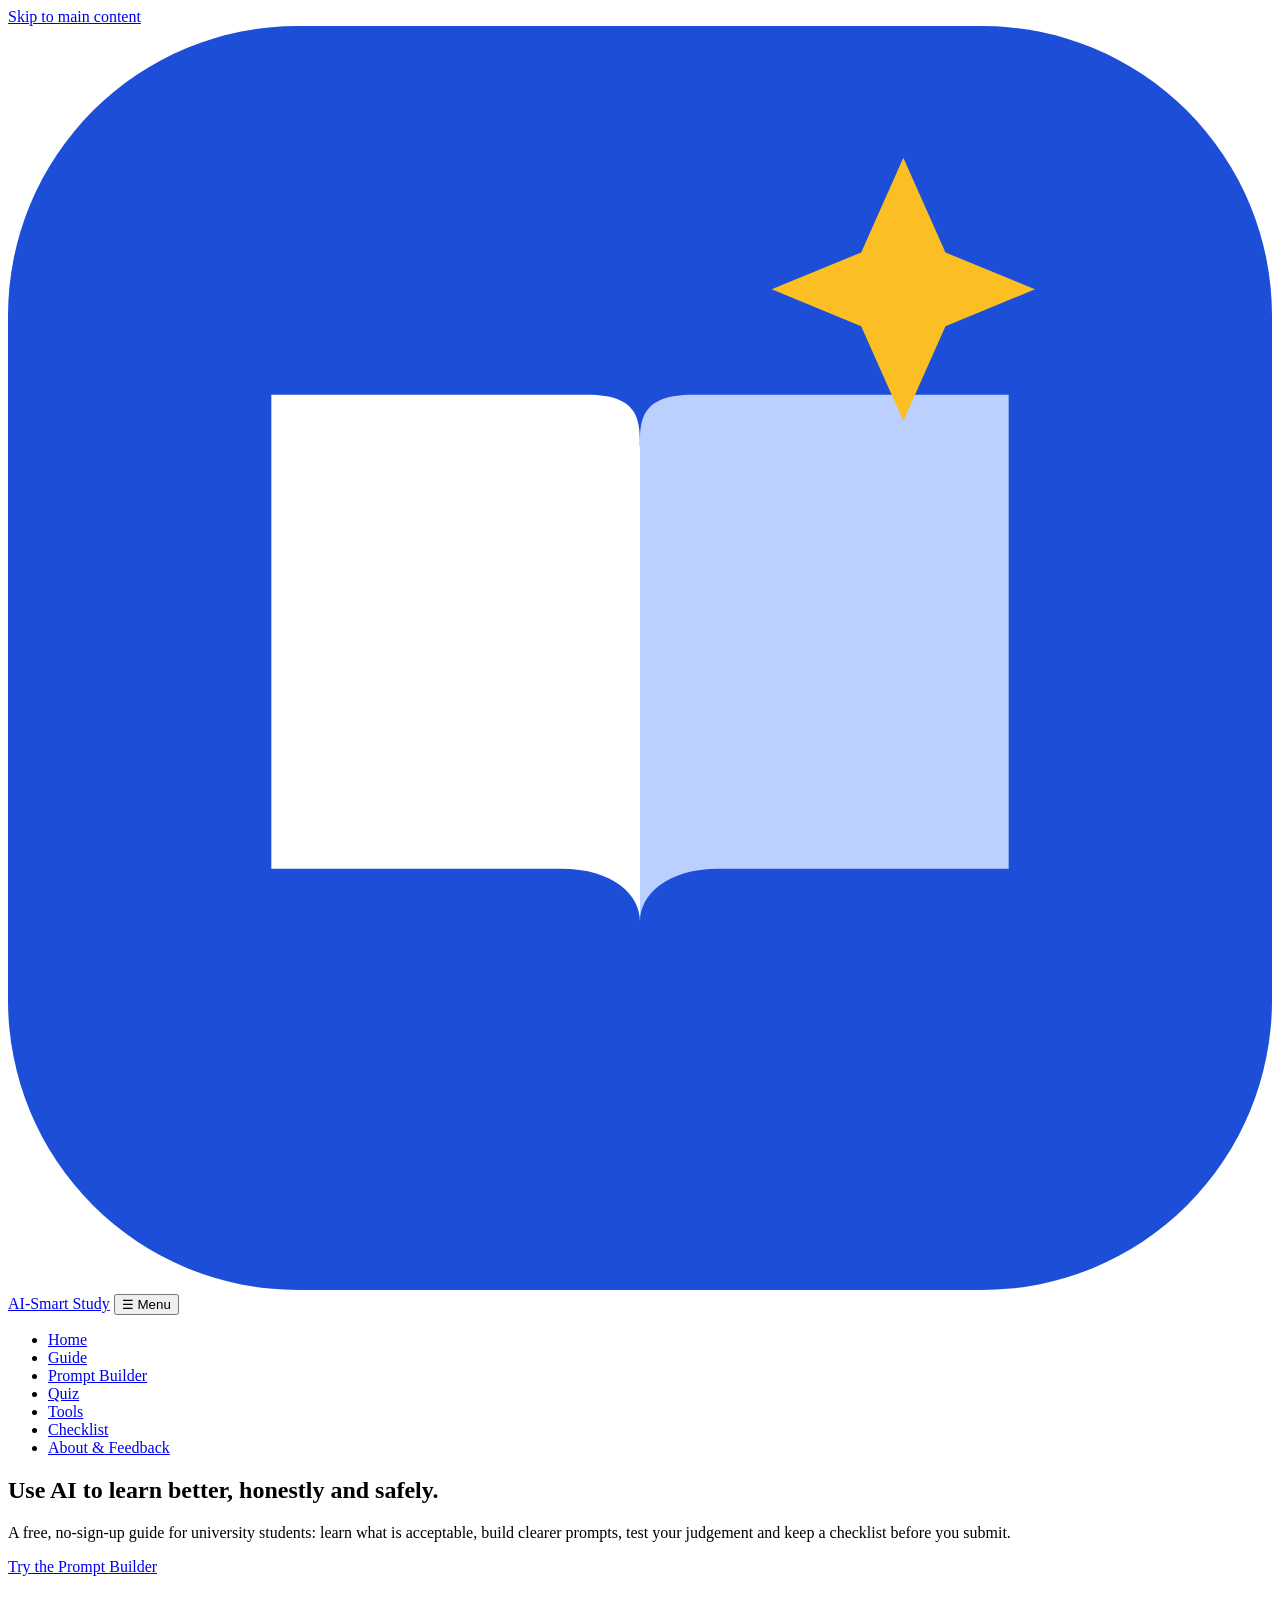
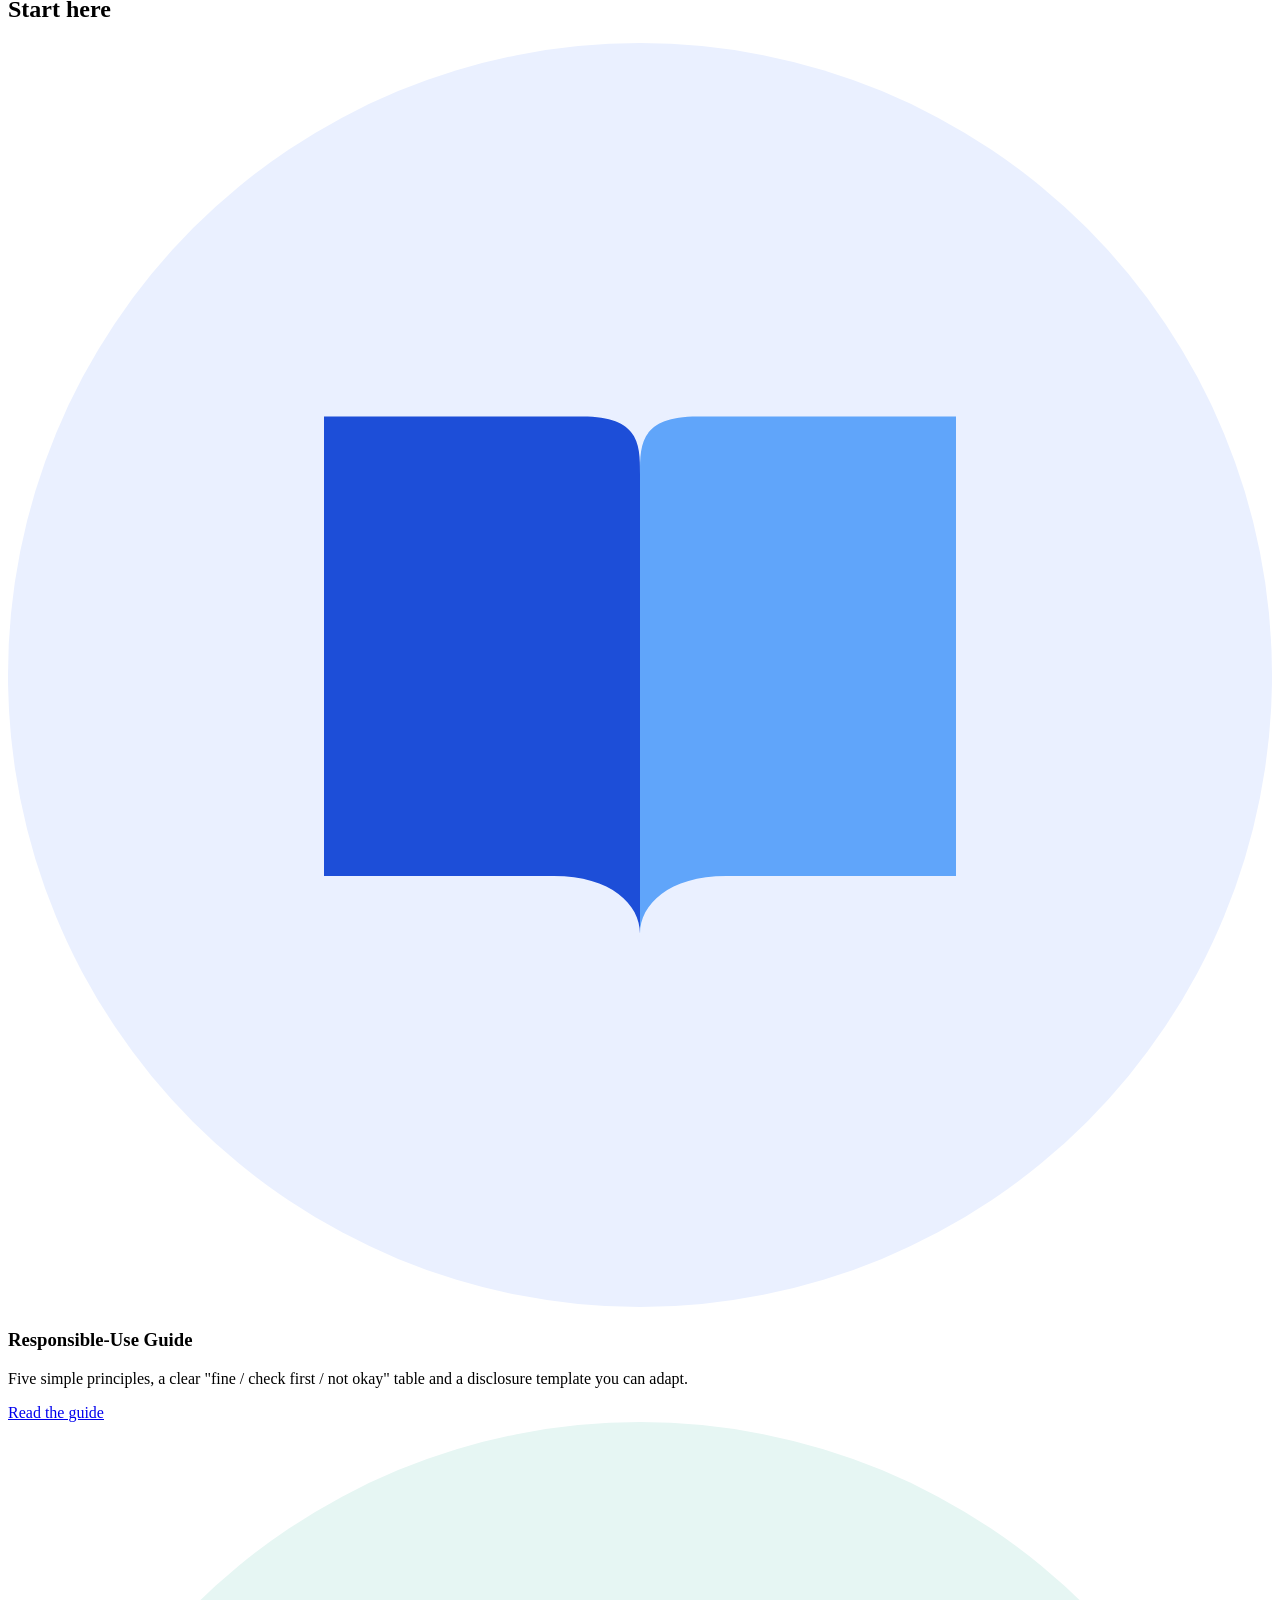
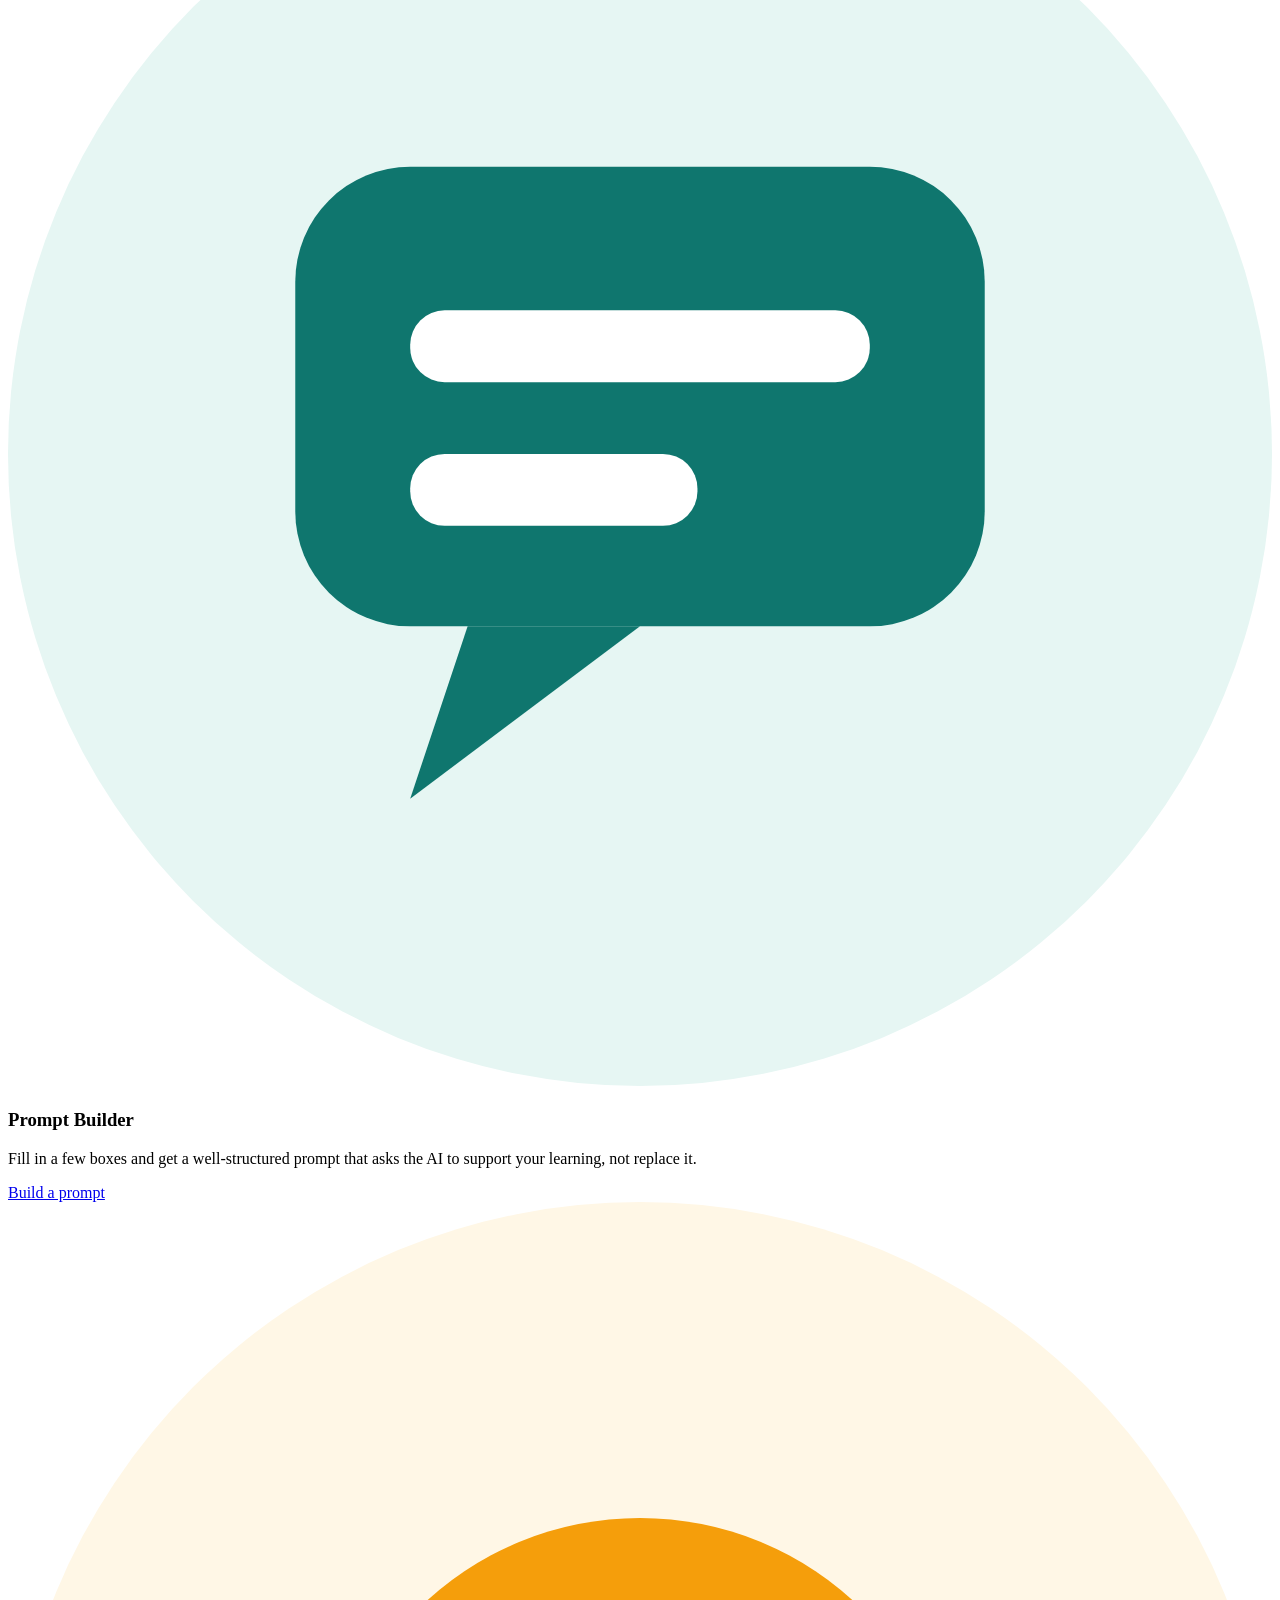
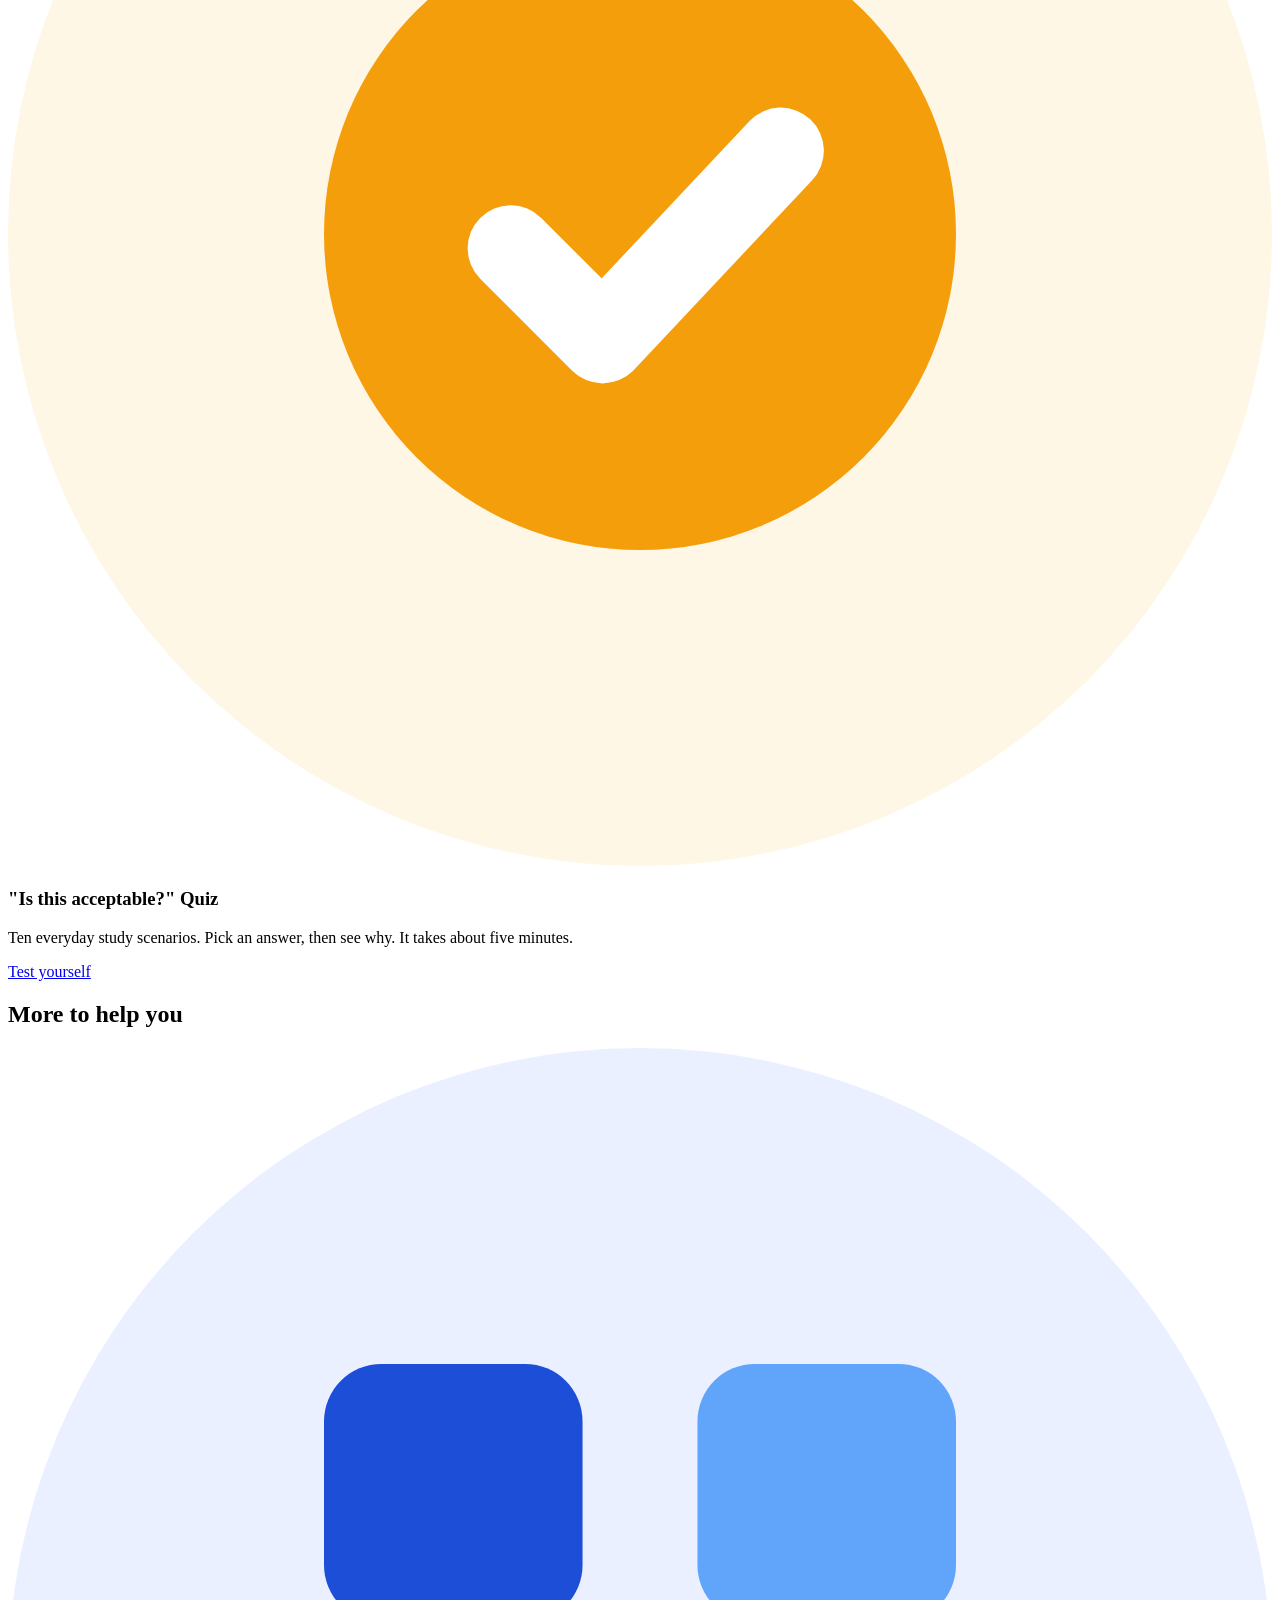
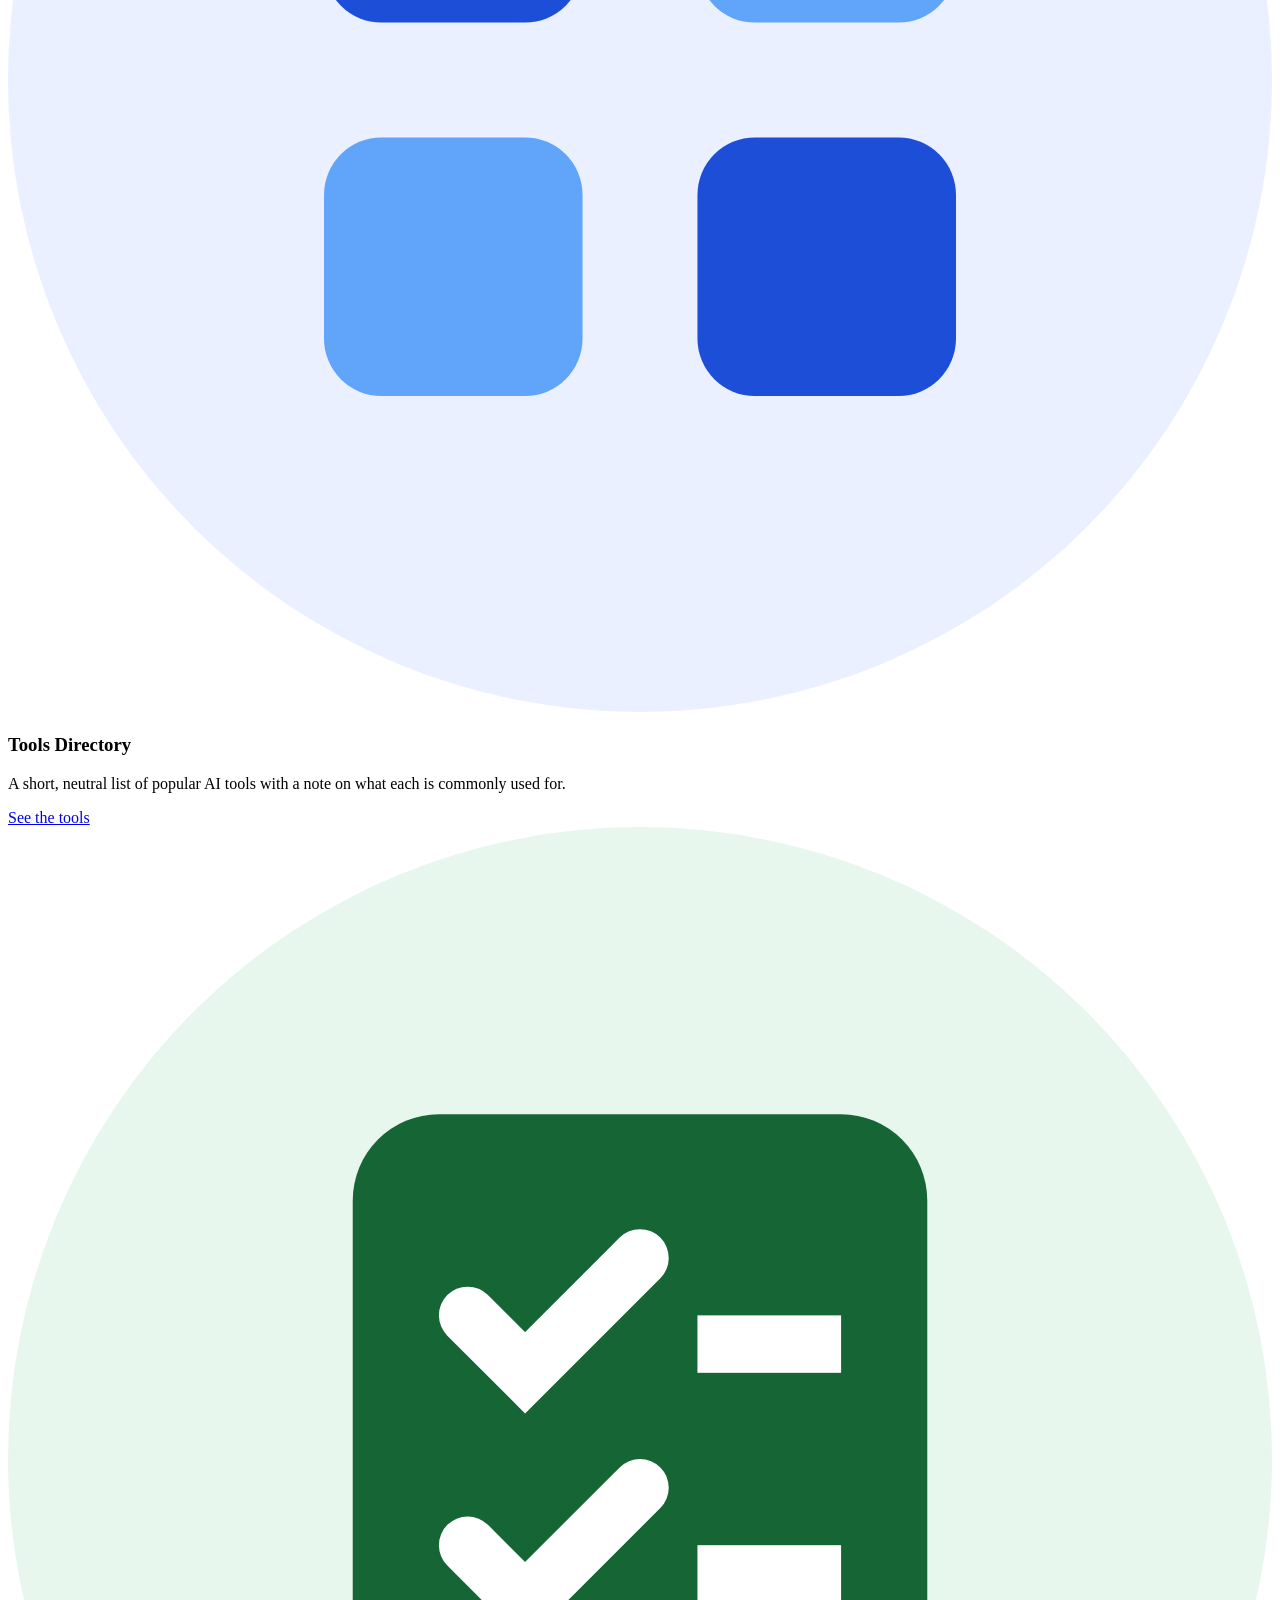
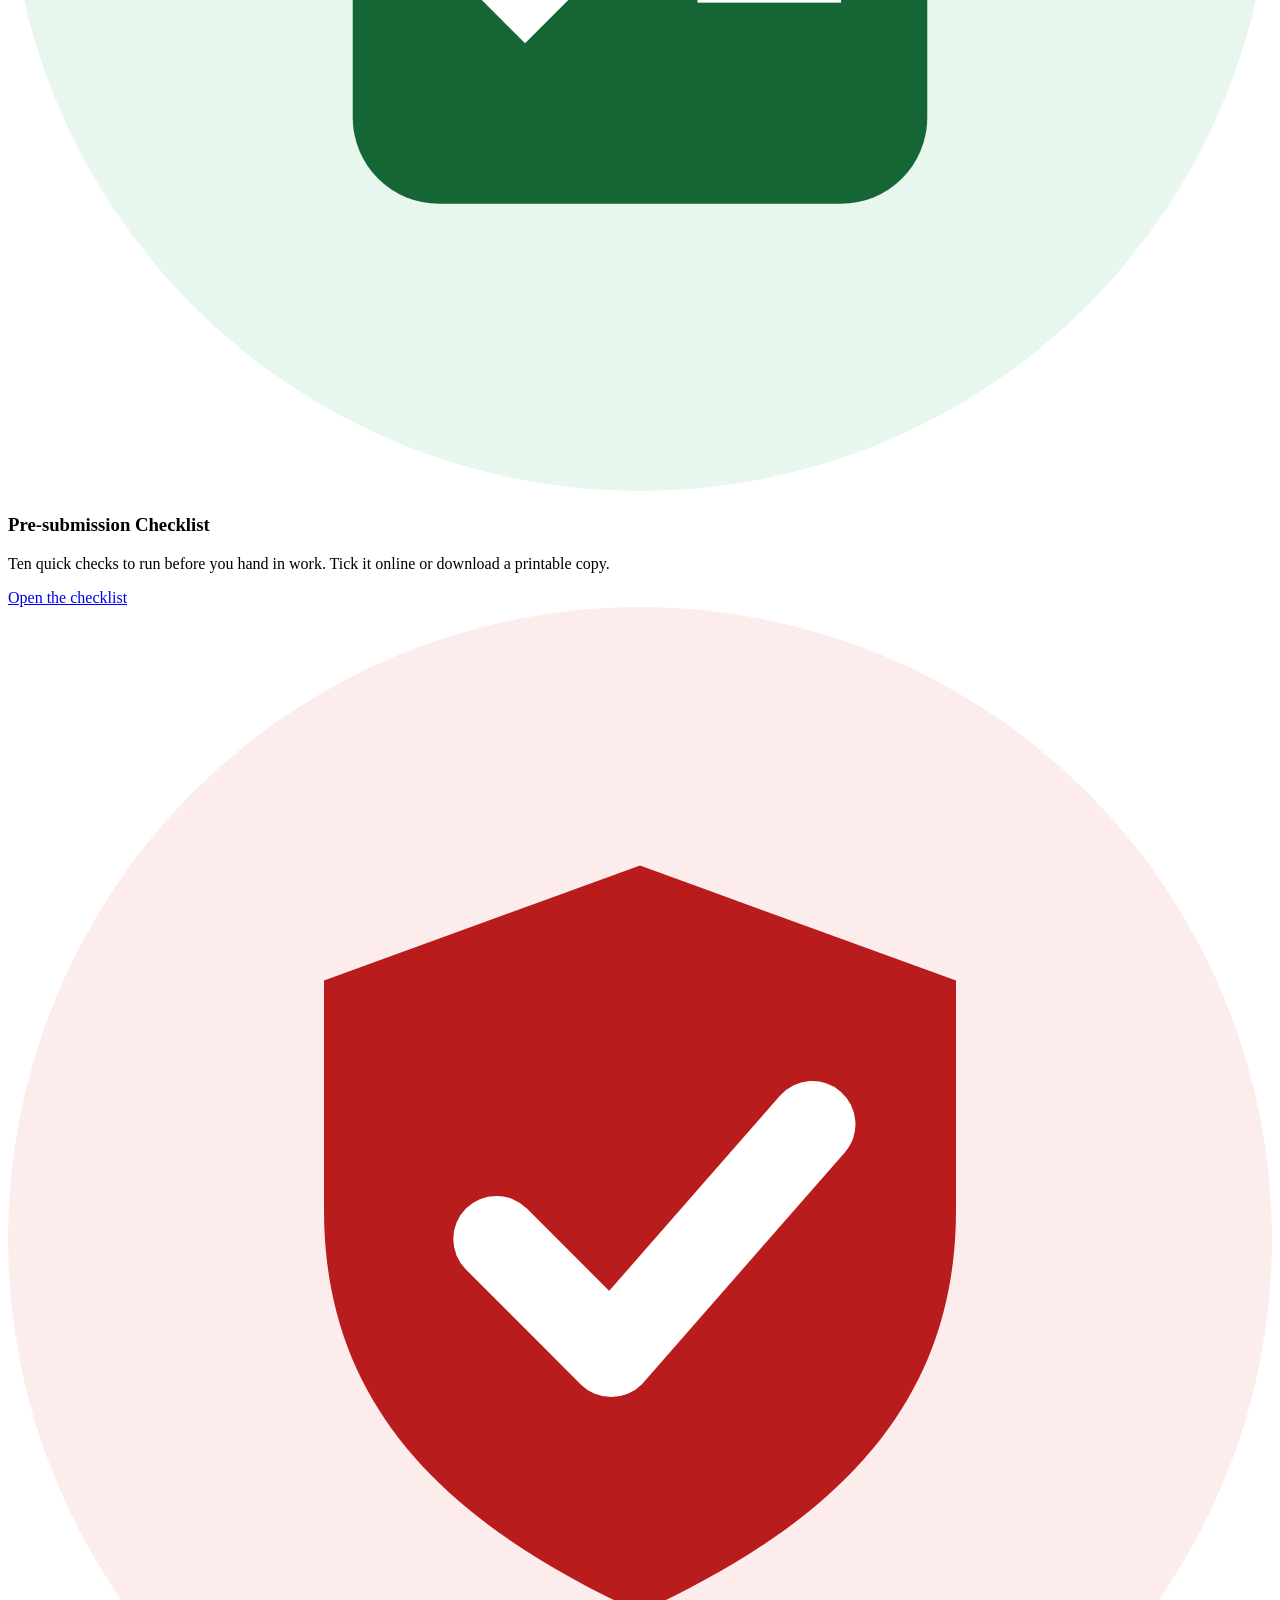
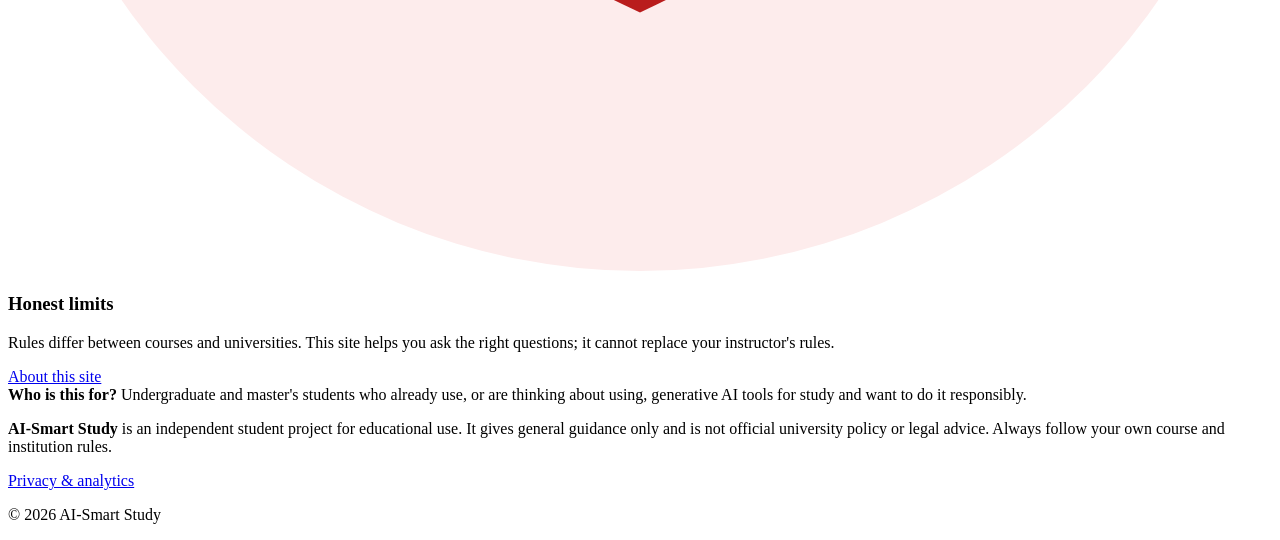
==== index.html @ 338aa1ee "Add files via upload" ====
<!DOCTYPE html>
<html lang="en">
<head>
<meta charset="utf-8">
<meta name="viewport" content="width=device-width, initial-scale=1">
<title>AI-Smart Study | Responsible generative-AI guide for university students</title>
<meta name="description" content="A free guide, prompt builder, quiz and checklist to help university students use generative AI responsibly.">
<link rel="icon" href="assets/favicon.svg" type="image/svg+xml">
<link rel="stylesheet" href="css/style.css">
<script src="js/config.js" defer></script>
<script src="js/ga.js" defer></script>
<script src="js/main.js" defer></script>
</head>
<body>
<a class="skip-link" href="#main">Skip to main content</a>
<header class="site-header">
  <div class="container header-inner">
    <a class="brand" href="index.html" aria-label="AI-Smart Study home"><svg viewBox="0 0 48 48" aria-hidden="true" focusable="false"><rect width="48" height="48" rx="11" fill="#1d4ed8"/><path d="M10 14h12c2 0 2 1 2 2v18c0-1-1-2-3-2H10z" fill="#fff"/><path d="M38 14H26c-2 0-2 1-2 2v18c0-1 1-2 3-2h11z" fill="#bcd0ff"/><path d="M34 5l1.6 3.6L39 10l-3.4 1.4L34 15l-1.6-3.6L29 10l3.4-1.4z" fill="#fbbf24"/></svg><span>AI-Smart Study</span></a>
    <button class="nav-toggle" id="nav-toggle" type="button" aria-expanded="false" aria-controls="site-nav">&#9776; Menu</button>
    <nav id="site-nav" class="site-nav" aria-label="Main navigation"><ul><li><a href="index.html" aria-current="page">Home</a></li><li><a href="guide.html">Guide</a></li><li><a href="prompt-builder.html">Prompt Builder</a></li><li><a href="quiz.html">Quiz</a></li><li><a href="tools.html">Tools</a></li><li><a href="checklist.html">Checklist</a></li><li><a href="about.html">About &amp; Feedback</a></li></ul></nav>
  </div>
</header>
<main id="main">
<section class="hero"><div class="container">
<h1>Use AI to learn better, honestly and safely.</h1>
<p>A free, no-sign-up guide for university students: learn what is acceptable, build clearer prompts, test your judgement and keep a checklist before you submit.</p>
<div class="btn-row"><a class="btn btn-light" href="prompt-builder.html">Try the Prompt Builder</a><a class="btn btn-outline" style="color:#fff;border-color:#fff" href="quiz.html">Take the quiz</a></div>
</div></section>
<section class="section"><div class="container">
<h2>Start here</h2>
<div class="grid grid-3">
<article class="card"><svg class="icon" viewBox="0 0 44 44" aria-hidden="true"><circle cx="22" cy="22" r="22" fill="#eaf0ff"/><path d="M11 13h9c2 0 2 1 2 2v16c0-1-1-2-3-2h-8z" fill="#1d4ed8"/><path d="M33 13h-9c-2 0-2 1-2 2v16c0-1 1-2 3-2h8z" fill="#60a5fa"/></svg><h3>Responsible-Use Guide</h3><p>Five simple principles, a clear "fine / check first / not okay" table and a disclosure template you can adapt.</p><a href="guide.html">Read the guide</a></article>
<article class="card"><svg class="icon" viewBox="0 0 44 44" aria-hidden="true"><circle cx="22" cy="22" r="22" fill="#e6f6f3"/><rect x="10" y="12" width="24" height="16" rx="4" fill="#0f766e"/><path d="M16 28l-2 6 8-6z" fill="#0f766e"/><rect x="14" y="17" width="16" height="2.5" rx="1.2" fill="#fff"/><rect x="14" y="22" width="10" height="2.5" rx="1.2" fill="#fff"/></svg><h3>Prompt Builder</h3><p>Fill in a few boxes and get a well-structured prompt that asks the AI to support your learning, not replace it.</p><a href="prompt-builder.html">Build a prompt</a></article>
<article class="card"><svg class="icon" viewBox="0 0 44 44" aria-hidden="true"><circle cx="22" cy="22" r="22" fill="#fff7e6"/><circle cx="22" cy="22" r="11" fill="#f59e0b"/><path d="M17.5 22.5l3.2 3.2 6.2-6.6" stroke="#fff" stroke-width="3" fill="none" stroke-linecap="round" stroke-linejoin="round"/></svg><h3>"Is this acceptable?" Quiz</h3><p>Ten everyday study scenarios. Pick an answer, then see why. It takes about five minutes.</p><a href="quiz.html">Test yourself</a></article>
</div>
</div></section>

<section class="section"><div class="container">
<h2>More to help you</h2>
<div class="grid grid-3">
<article class="card"><svg class="icon" viewBox="0 0 44 44" aria-hidden="true"><circle cx="22" cy="22" r="22" fill="#eaf0ff"/><rect x="11" y="11" width="9" height="9" rx="2" fill="#1d4ed8"/><rect x="24" y="11" width="9" height="9" rx="2" fill="#60a5fa"/><rect x="11" y="24" width="9" height="9" rx="2" fill="#60a5fa"/><rect x="24" y="24" width="9" height="9" rx="2" fill="#1d4ed8"/></svg><h3>Tools Directory</h3><p>A short, neutral list of popular AI tools with a note on what each is commonly used for.</p><a href="tools.html">See the tools</a></article>
<article class="card"><svg class="icon" viewBox="0 0 44 44" aria-hidden="true"><circle cx="22" cy="22" r="22" fill="#e8f7ee"/><rect x="12" y="10" width="20" height="24" rx="3" fill="#166534"/><path d="M16 17l2 2 4-4M16 25l2 2 4-4" stroke="#fff" stroke-width="2" fill="none" stroke-linecap="round"/><rect x="24" y="17" width="5" height="2" fill="#fff"/><rect x="24" y="25" width="5" height="2" fill="#fff"/></svg><h3>Pre-submission Checklist</h3><p>Ten quick checks to run before you hand in work. Tick it online or download a printable copy.</p><a href="checklist.html">Open the checklist</a></article>
<article class="card"><svg class="icon" viewBox="0 0 44 44" aria-hidden="true"><circle cx="22" cy="22" r="22" fill="#fdecec"/><path d="M22 9l11 4v8c0 7-4.5 11-11 14-6.5-3-11-7-11-14v-8z" fill="#b91c1c"/><path d="M17 22l4 4 7-8" stroke="#fff" stroke-width="3" fill="none" stroke-linecap="round" stroke-linejoin="round"/></svg><h3>Honest limits</h3><p>Rules differ between courses and universities. This site helps you ask the right questions; it cannot replace your instructor's rules.</p><a href="about.html">About this site</a></article>
</div>
<div class="notice"><strong>Who is this for?</strong> Undergraduate and master's students who already use, or are thinking about using, generative AI tools for study and want to do it responsibly.</div>
</div></section>
</main>
<footer class="site-footer">
  <div class="container footer-grid">
    <div>
      <p><strong>AI-Smart Study</strong> is an independent student project for educational use. It gives general guidance only and is not official university policy or legal advice. Always follow your own course and institution rules.</p>
    </div>
    <div>
      <p><a href="about.html#privacy">Privacy &amp; analytics</a><br>
      <button type="button" class="linklike" id="analytics-settings" hidden>Analytics settings</button></p>
      <p>&copy; <span id="year">2026</span> AI-Smart Study</p>
    </div>
  </div>
</footer>
</body>
</html>
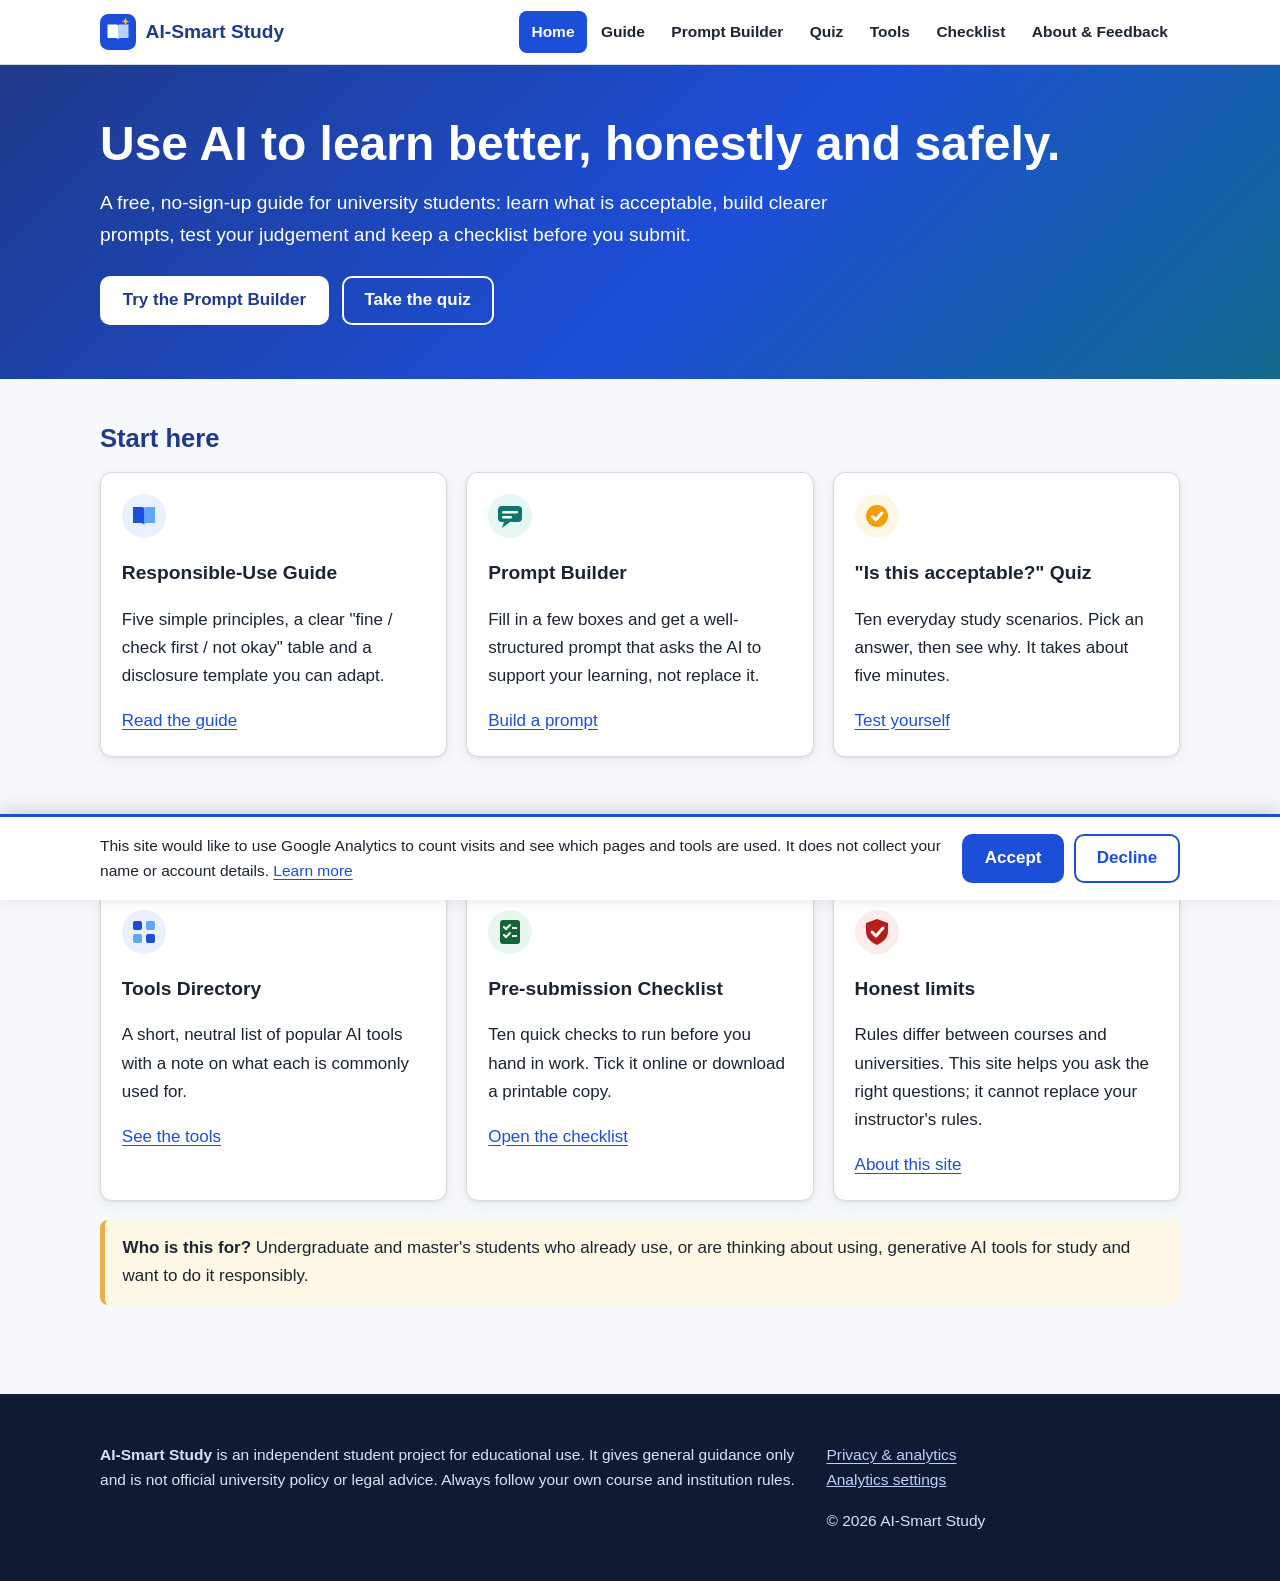
==== commit 4f2a1845: "Update index.html" ====
--- a/index.html
+++ b/index.html
@@ -6,10 +6,10 @@
 <title>AI-Smart Study | Responsible generative-AI guide for university students</title>
 <meta name="description" content="A free guide, prompt builder, quiz and checklist to help university students use generative AI responsibly.">
 <link rel="icon" href="assets/favicon.svg" type="image/svg+xml">
-<link rel="stylesheet" href="css/style.css">
-<script src="js/config.js" defer></script>
-<script src="js/ga.js" defer></script>
-<script src="js/main.js" defer></script>
+<link rel="stylesheet" href="style.css">
+<script src="config.js" defer></script>
+<script src="ga.js" defer></script>
+<script src="main.js" defer></script>
 </head>
 <body>
 <a class="skip-link" href="#main">Skip to main content</a>
--- a/style.css
+++ b/style.css
@@ -0,0 +1,328 @@
+/* ==========================================================
+   AI-Smart Study - main stylesheet
+   Mobile-first, system fonts (no external font requests),
+   high-contrast colours, visible focus states.
+   ========================================================== */
+
+:root {
+  --bg: #f6f8fb;
+  --surface: #ffffff;
+  --text: #1b2433;
+  --muted: #4a5568;
+  --primary: #1d4ed8;
+  --primary-dark: #1e3a8a;
+  --accent: #0f766e;
+  --border: #d5dbe5;
+  --soft-blue: #eaf0ff;
+  --soft-green: #e6f6f3;
+  --warn-bg: #fff7e6;
+  --warn-border: #e8b04a;
+  --ok: #166534;
+  --ok-bg: #e8f7ee;
+  --bad: #b91c1c;
+  --bad-bg: #fdecec;
+  --radius: 12px;
+  --shadow: 0 1px 3px rgba(20, 30, 50, 0.08), 0 4px 14px rgba(20, 30, 50, 0.06);
+  --font: "Segoe UI", Roboto, "Helvetica Neue", Arial, sans-serif;
+}
+
+*, *::before, *::after { box-sizing: border-box; }
+
+html { scroll-behavior: smooth; }
+
+body {
+  margin: 0;
+  font-family: var(--font);
+  font-size: 1.0625rem;
+  line-height: 1.65;
+  color: var(--text);
+  background: var(--bg);
+}
+
+img, svg { max-width: 100%; height: auto; }
+
+a { color: var(--primary); text-underline-offset: 3px; }
+a:hover { color: var(--primary-dark); }
+
+:focus-visible {
+  outline: 3px solid #f59e0b;
+  outline-offset: 2px;
+  border-radius: 4px;
+}
+
+.skip-link {
+  position: absolute;
+  left: -999px;
+  top: 8px;
+  background: var(--primary-dark);
+  color: #fff;
+  padding: 0.6rem 1rem;
+  border-radius: 6px;
+  z-index: 1000;
+}
+.skip-link:focus { left: 8px; color: #fff; }
+
+.container { width: min(1080px, 100% - 2rem); margin-inline: auto; }
+
+/* ---------- Header / navigation ---------- */
+.site-header {
+  background: var(--surface);
+  border-bottom: 1px solid var(--border);
+  position: sticky;
+  top: 0;
+  z-index: 50;
+}
+.header-inner {
+  display: flex;
+  align-items: center;
+  justify-content: space-between;
+  gap: 1rem;
+  padding: 0.7rem 0;
+}
+.brand {
+  display: flex;
+  align-items: center;
+  gap: 0.6rem;
+  font-weight: 700;
+  font-size: 1.2rem;
+  color: var(--primary-dark);
+  text-decoration: none;
+}
+.brand svg { width: 36px; height: 36px; flex: none; }
+
+.nav-toggle {
+  display: inline-flex;
+  align-items: center;
+  gap: 0.4rem;
+  background: var(--surface);
+  border: 1px solid var(--border);
+  border-radius: 8px;
+  padding: 0.5rem 0.8rem;
+  font: inherit;
+  font-weight: 600;
+  color: var(--text);
+  cursor: pointer;
+}
+
+.site-nav { display: none; width: 100%; }
+.site-nav.open { display: block; }
+.site-nav ul { list-style: none; margin: 0; padding: 0.4rem 0 0.8rem; }
+.site-nav a {
+  display: block;
+  padding: 0.65rem 0.8rem;
+  border-radius: 8px;
+  text-decoration: none;
+  color: var(--text);
+  font-weight: 600;
+}
+.site-nav a:hover { background: var(--soft-blue); }
+.site-nav a[aria-current="page"] { background: var(--primary); color: #fff; }
+
+.header-inner { flex-wrap: wrap; }
+
+@media (min-width: 900px) {
+  .nav-toggle { display: none; }
+  .site-nav { display: block; width: auto; }
+  .site-nav ul { display: flex; gap: 0.15rem; padding: 0; }
+  .site-nav a { padding: 0.5rem 0.75rem; font-size: 0.97rem; }
+}
+
+/* ---------- Hero ---------- */
+.hero {
+  background: linear-gradient(135deg, #1e3a8a 0%, #1d4ed8 55%, #0f766e 120%);
+  color: #fff;
+  padding: 3.2rem 0 3.4rem;
+}
+.hero h1 { font-size: clamp(1.9rem, 5vw, 3rem); line-height: 1.15; margin: 0 0 1rem; }
+.hero p { font-size: 1.2rem; max-width: 46rem; margin: 0 0 1.6rem; }
+.hero .btn-row { display: flex; flex-wrap: wrap; gap: 0.8rem; }
+
+.page-title {
+  background: var(--soft-blue);
+  border-bottom: 1px solid var(--border);
+  padding: 2rem 0 1.6rem;
+}
+.page-title h1 { margin: 0 0 0.4rem; font-size: clamp(1.7rem, 4vw, 2.3rem); color: var(--primary-dark); }
+.page-title p { margin: 0; color: var(--muted); max-width: 46rem; }
+
+/* ---------- Buttons ---------- */
+.btn {
+  display: inline-block;
+  padding: 0.75rem 1.3rem;
+  border-radius: 10px;
+  border: 2px solid transparent;
+  font: inherit;
+  font-weight: 700;
+  text-decoration: none;
+  cursor: pointer;
+  line-height: 1.2;
+}
+.btn-primary { background: var(--primary); color: #fff; }
+.btn-primary:hover { background: var(--primary-dark); color: #fff; }
+.btn-light { background: #fff; color: var(--primary-dark); }
+.btn-light:hover { background: var(--soft-blue); color: var(--primary-dark); }
+.btn-outline { background: transparent; border-color: var(--primary); color: var(--primary); }
+.btn-outline:hover { background: var(--soft-blue); }
+.btn[disabled], .btn[aria-disabled="true"] { opacity: 0.55; cursor: not-allowed; }
+
+/* ---------- Layout blocks ---------- */
+main { display: block; }
+.section { padding: 2.4rem 0; }
+.section h2 { font-size: 1.6rem; margin: 0 0 0.8rem; color: var(--primary-dark); }
+.section h3 { font-size: 1.2rem; margin: 1.4rem 0 0.4rem; }
+
+.grid { display: grid; gap: 1.2rem; }
+@media (min-width: 700px) { .grid-3 { grid-template-columns: repeat(3, 1fr); } .grid-2 { grid-template-columns: repeat(2, 1fr); } }
+
+.card {
+  background: var(--surface);
+  border: 1px solid var(--border);
+  border-radius: var(--radius);
+  padding: 1.3rem;
+  box-shadow: var(--shadow);
+}
+.card h3 { margin-top: 0; }
+.card .icon { width: 44px; height: 44px; margin-bottom: 0.6rem; }
+.card p:last-child { margin-bottom: 0; }
+
+.notice {
+  background: var(--warn-bg);
+  border-left: 5px solid var(--warn-border);
+  border-radius: 8px;
+  padding: 0.9rem 1.1rem;
+  margin: 1.2rem 0;
+}
+.note-blue {
+  background: var(--soft-blue);
+  border-left: 5px solid var(--primary);
+  border-radius: 8px;
+  padding: 0.9rem 1.1rem;
+  margin: 1.2rem 0;
+}
+
+.toc { background: var(--surface); border: 1px solid var(--border); border-radius: var(--radius); padding: 1rem 1.3rem; }
+.toc ol { margin: 0.4rem 0 0; padding-left: 1.3rem; }
+
+.table-wrap { overflow-x: auto; }
+table.data { width: 100%; border-collapse: collapse; background: var(--surface); }
+table.data th, table.data td { border: 1px solid var(--border); padding: 0.7rem 0.8rem; text-align: left; vertical-align: top; }
+table.data th { background: var(--soft-blue); }
+
+.tag {
+  display: inline-block;
+  font-size: 0.82rem;
+  font-weight: 700;
+  padding: 0.15rem 0.6rem;
+  border-radius: 99px;
+}
+.tag-ok { background: var(--ok-bg); color: var(--ok); }
+.tag-mid { background: var(--warn-bg); color: #8a5a00; border: 1px solid var(--warn-border); }
+.tag-no { background: var(--bad-bg); color: var(--bad); }
+
+blockquote.template {
+  margin: 0.8rem 0;
+  padding: 0.9rem 1.1rem;
+  background: var(--soft-green);
+  border-left: 5px solid var(--accent);
+  border-radius: 8px;
+  font-style: italic;
+}
+
+/* ---------- Forms ---------- */
+.form-grid { display: grid; gap: 1rem; }
+@media (min-width: 700px) { .form-grid.two { grid-template-columns: 1fr 1fr; } }
+label { display: block; font-weight: 700; margin-bottom: 0.25rem; }
+.hint { font-weight: 400; color: var(--muted); font-size: 0.93rem; }
+input[type="text"], select, textarea {
+  width: 100%;
+  font: inherit;
+  padding: 0.65rem 0.75rem;
+  border: 1.5px solid #8a94a6;
+  border-radius: 8px;
+  background: #fff;
+  color: var(--text);
+}
+textarea { min-height: 6rem; resize: vertical; }
+textarea.output { min-height: 15rem; background: #f3f6fb; font-family: Consolas, "Courier New", monospace; font-size: 0.97rem; }
+
+.status { min-height: 1.5rem; font-weight: 600; color: var(--ok); margin: 0.5rem 0 0; }
+
+/* ---------- Quiz ---------- */
+.quiz-box { background: var(--surface); border: 1px solid var(--border); border-radius: var(--radius); padding: 1.4rem; box-shadow: var(--shadow); }
+.quiz-progress { font-weight: 700; color: var(--muted); margin: 0 0 0.6rem; }
+.progress-bar { height: 8px; background: #e2e8f0; border-radius: 99px; overflow: hidden; margin-bottom: 1.1rem; }
+.progress-bar span { display: block; height: 100%; background: var(--accent); width: 0; transition: width 0.25s; }
+fieldset { border: 0; margin: 0; padding: 0; }
+legend { font-size: 1.15rem; font-weight: 700; margin-bottom: 0.8rem; padding: 0; }
+.choice {
+  display: flex;
+  gap: 0.7rem;
+  align-items: flex-start;
+  padding: 0.75rem 0.9rem;
+  border: 1.5px solid var(--border);
+  border-radius: 10px;
+  margin-bottom: 0.6rem;
+  cursor: pointer;
+  background: #fff;
+}
+.choice:hover { border-color: var(--primary); }
+.choice input { margin-top: 0.3rem; width: 1.1rem; height: 1.1rem; flex: none; }
+.choice.correct { border-color: var(--ok); background: var(--ok-bg); }
+.choice.wrong { border-color: var(--bad); background: var(--bad-bg); }
+.feedback { margin: 1rem 0; padding: 0.9rem 1rem; border-radius: 8px; }
+.feedback.good { background: var(--ok-bg); border-left: 5px solid var(--ok); }
+.feedback.bad { background: var(--bad-bg); border-left: 5px solid var(--bad); }
+.quiz-actions { display: flex; flex-wrap: wrap; gap: 0.7rem; margin-top: 0.8rem; }
+.score { font-size: 2.4rem; font-weight: 800; color: var(--primary-dark); margin: 0; }
+
+/* ---------- Checklist ---------- */
+.check-list { list-style: none; margin: 0; padding: 0; }
+.check-list li { margin-bottom: 0.6rem; }
+.check-list label {
+  display: flex; gap: 0.7rem; align-items: flex-start;
+  font-weight: 500;
+  background: var(--surface);
+  border: 1.5px solid var(--border);
+  border-radius: 10px;
+  padding: 0.75rem 0.9rem;
+  cursor: pointer;
+}
+.check-list input { margin-top: 0.3rem; width: 1.15rem; height: 1.15rem; flex: none; }
+
+/* ---------- Tools directory ---------- */
+.tool-card h3 { margin-bottom: 0.2rem; }
+.tool-meta { color: var(--muted); font-size: 0.95rem; margin: 0 0 0.6rem; }
+
+/* ---------- Feedback ---------- */
+.rating-row { display: flex; flex-wrap: wrap; gap: 0.7rem; }
+
+/* ---------- Footer ---------- */
+.site-footer { background: #101a33; color: #dbe3f5; margin-top: 2rem; padding: 2rem 0; font-size: 0.97rem; }
+.site-footer a { color: #bcd0ff; }
+.site-footer .footer-grid { display: grid; gap: 1.2rem; }
+@media (min-width: 700px) { .site-footer .footer-grid { grid-template-columns: 2fr 1fr; } }
+.linklike { background: none; border: 0; padding: 0; font: inherit; color: #bcd0ff; text-decoration: underline; cursor: pointer; }
+
+/* ---------- Consent banner ---------- */
+.consent-banner {
+  position: fixed;
+  left: 0; right: 0; bottom: 0;
+  background: #fff;
+  border-top: 3px solid var(--primary);
+  box-shadow: 0 -4px 18px rgba(0, 0, 0, 0.15);
+  padding: 1rem;
+  z-index: 200;
+}
+.consent-banner .inner { width: min(1080px, 100%); margin-inline: auto; display: flex; flex-wrap: wrap; gap: 0.8rem 1.2rem; align-items: center; justify-content: space-between; }
+.consent-banner p { margin: 0; flex: 1 1 380px; font-size: 0.97rem; }
+.consent-banner .btns { display: flex; gap: 0.6rem; }
+
+@media (prefers-reduced-motion: reduce) {
+  html { scroll-behavior: auto; }
+  .progress-bar span { transition: none; }
+}
+
+@media print {
+  .site-header, .site-footer, .consent-banner, .btn { display: none !important; }
+  body { background: #fff; }
+}
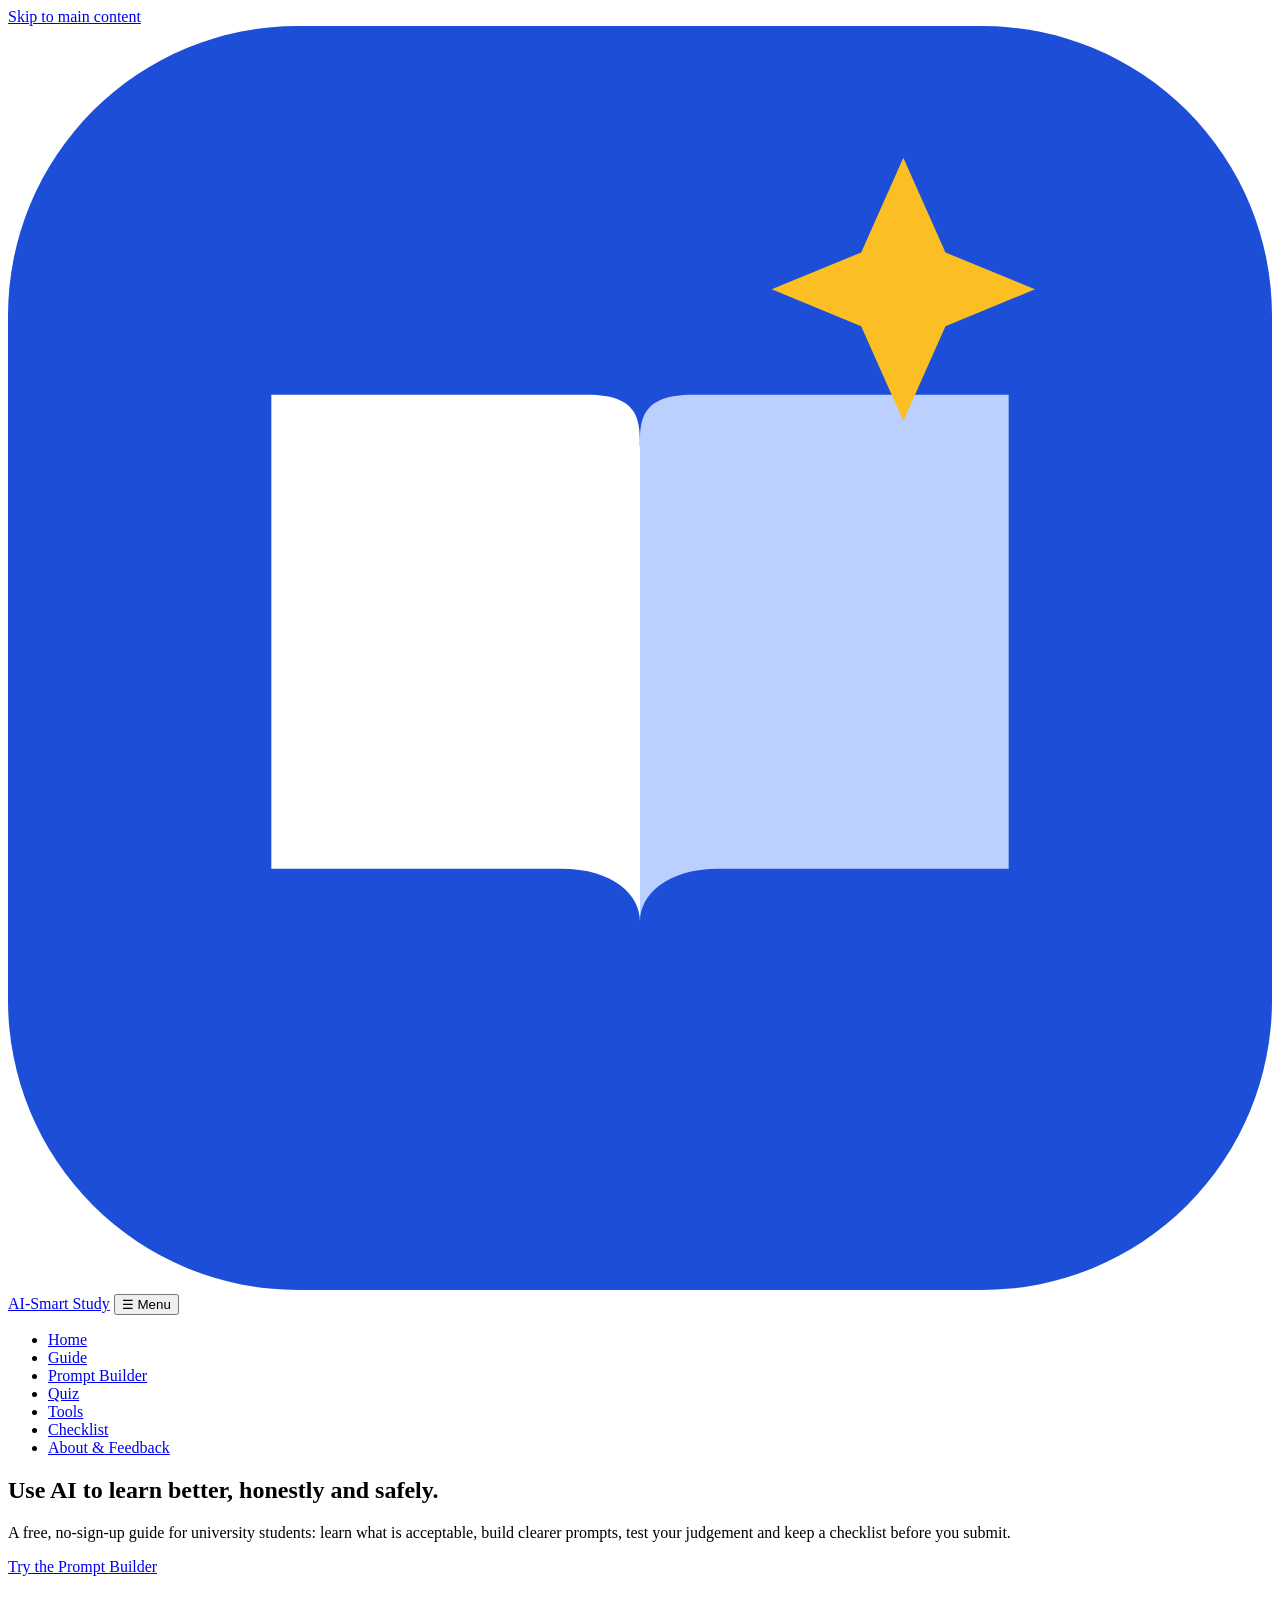
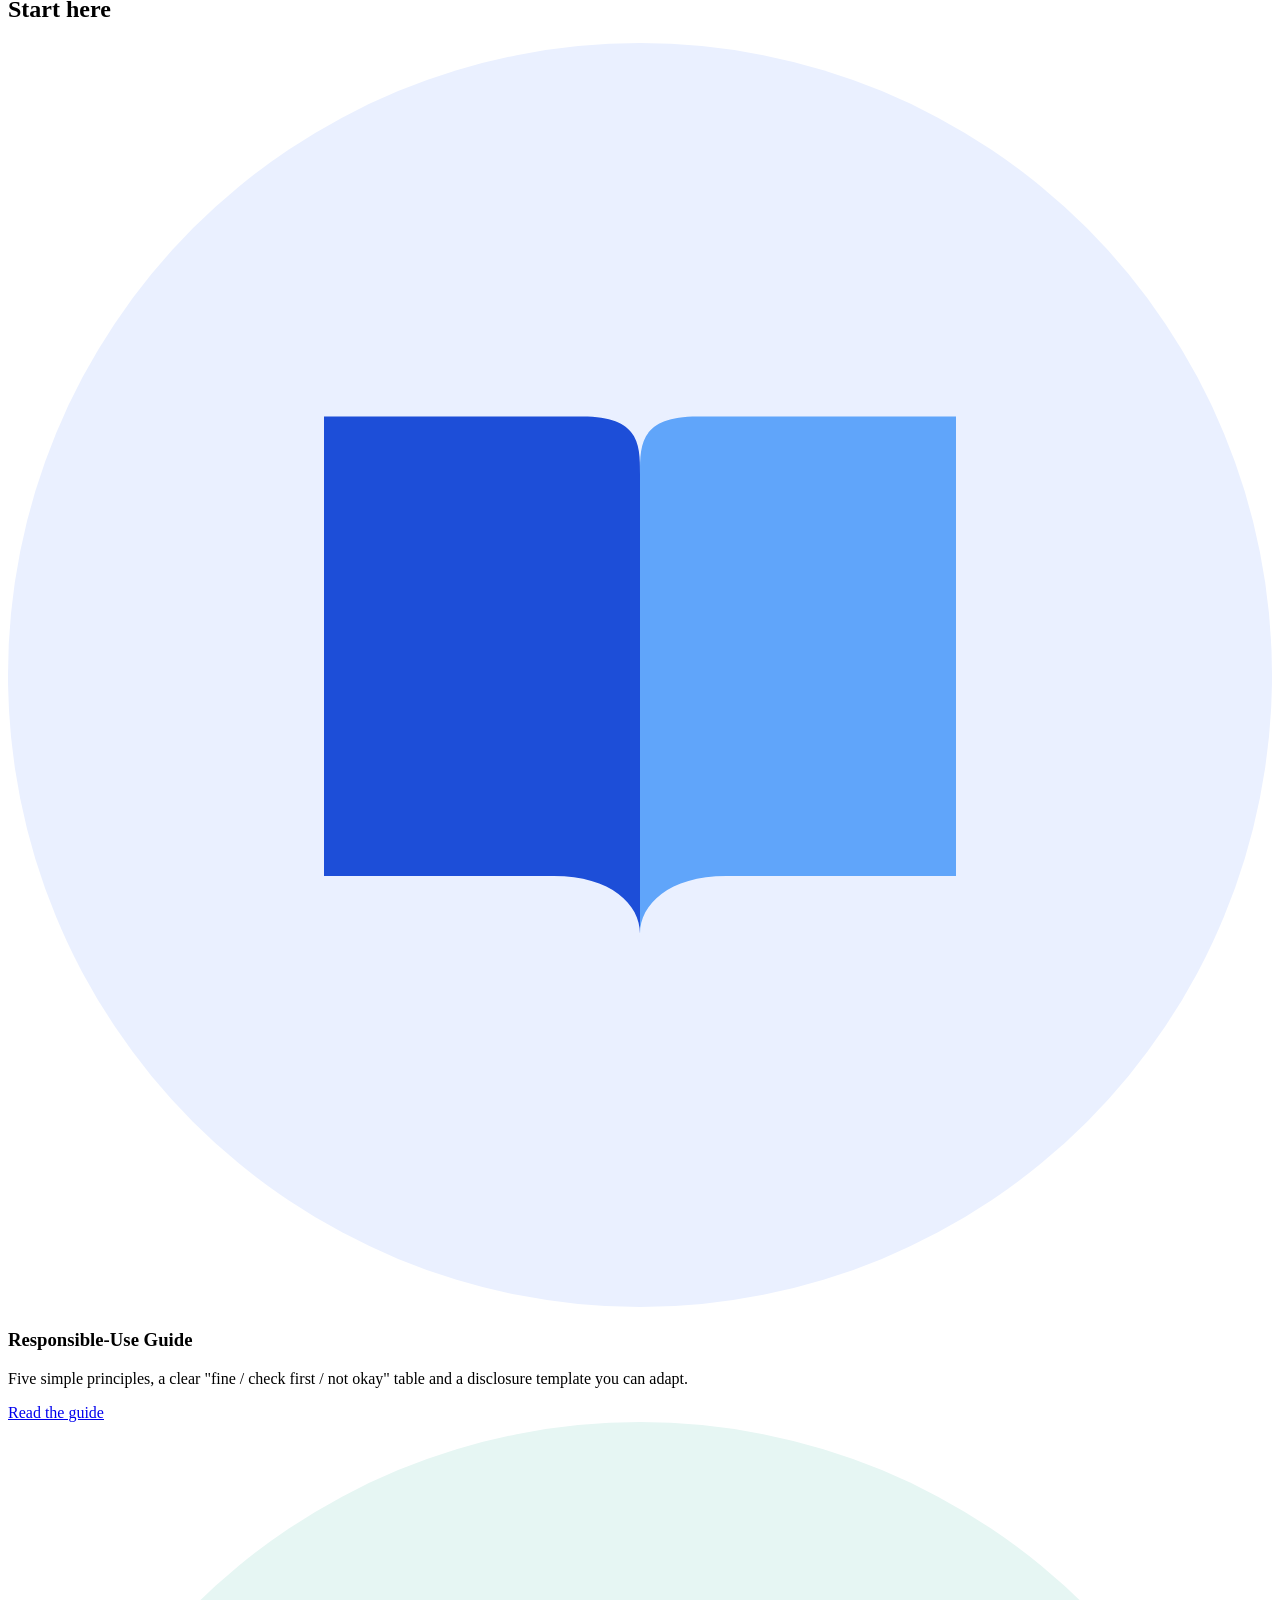
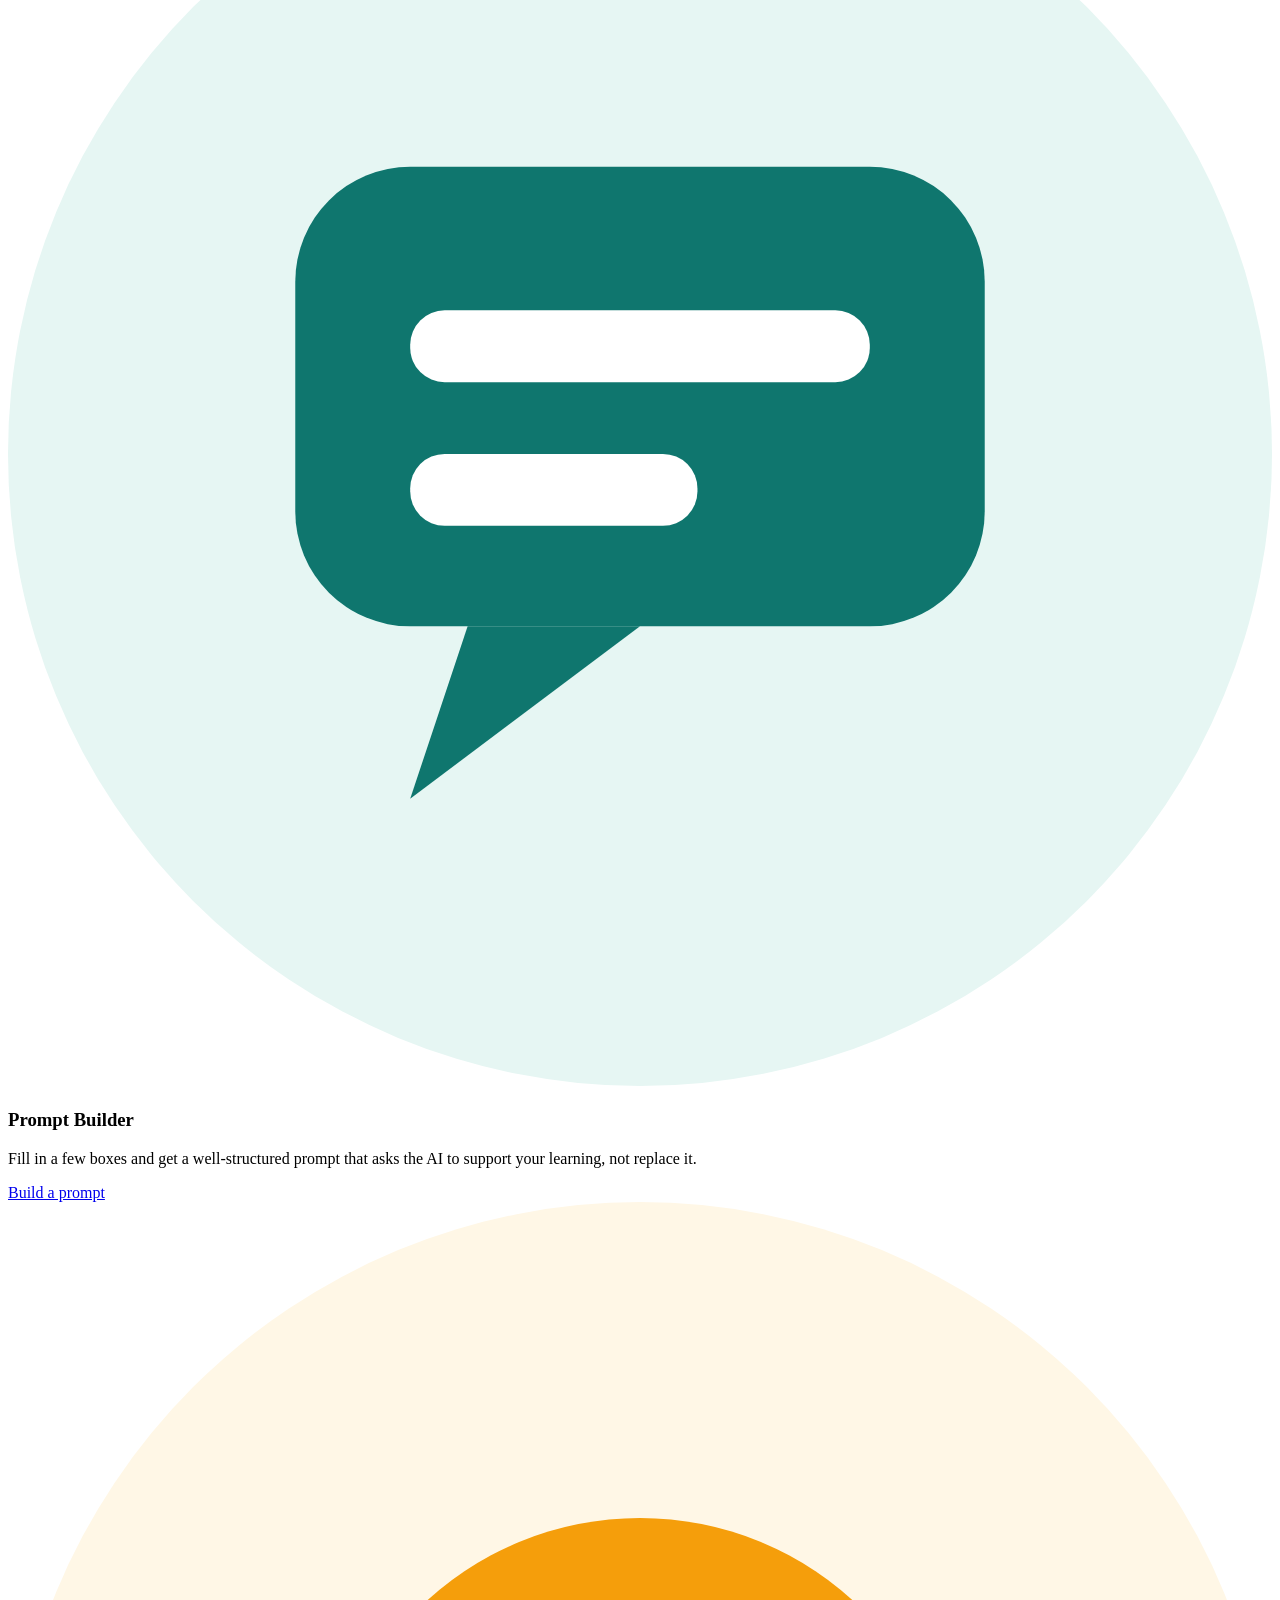
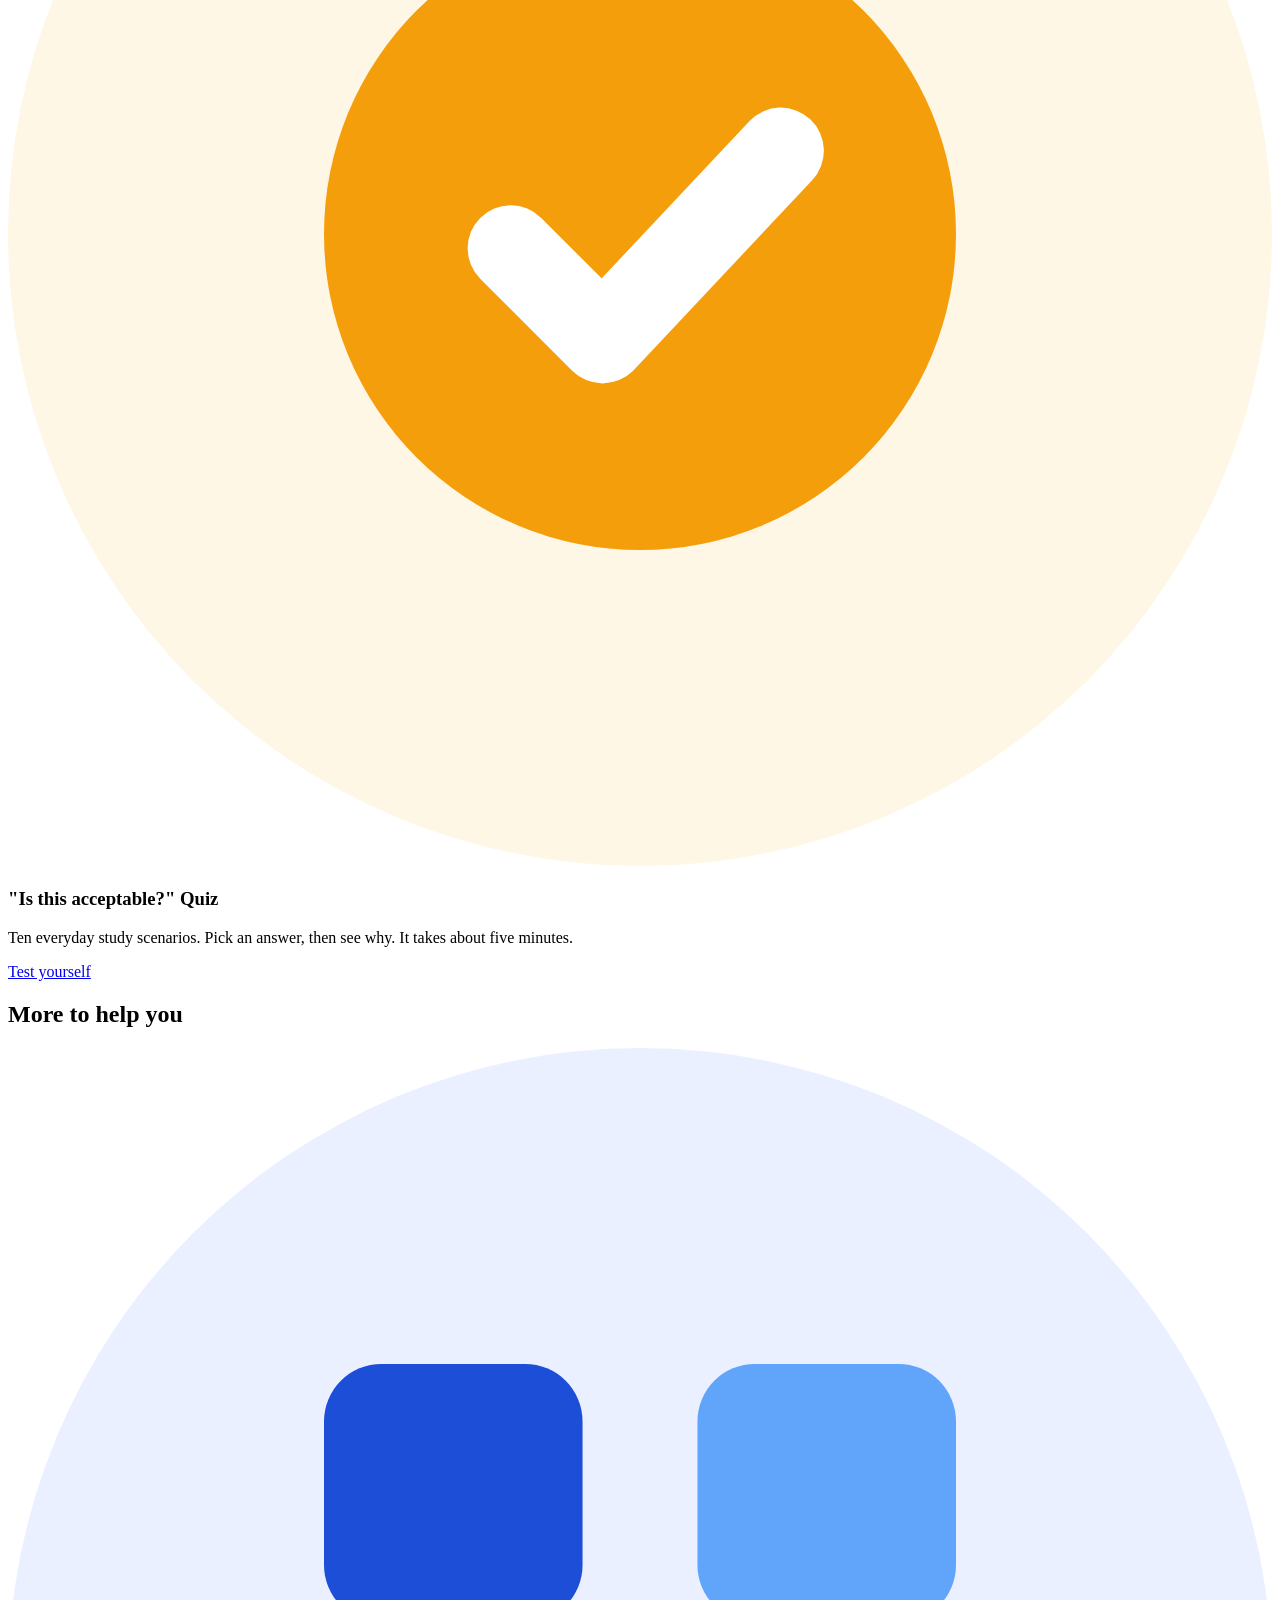
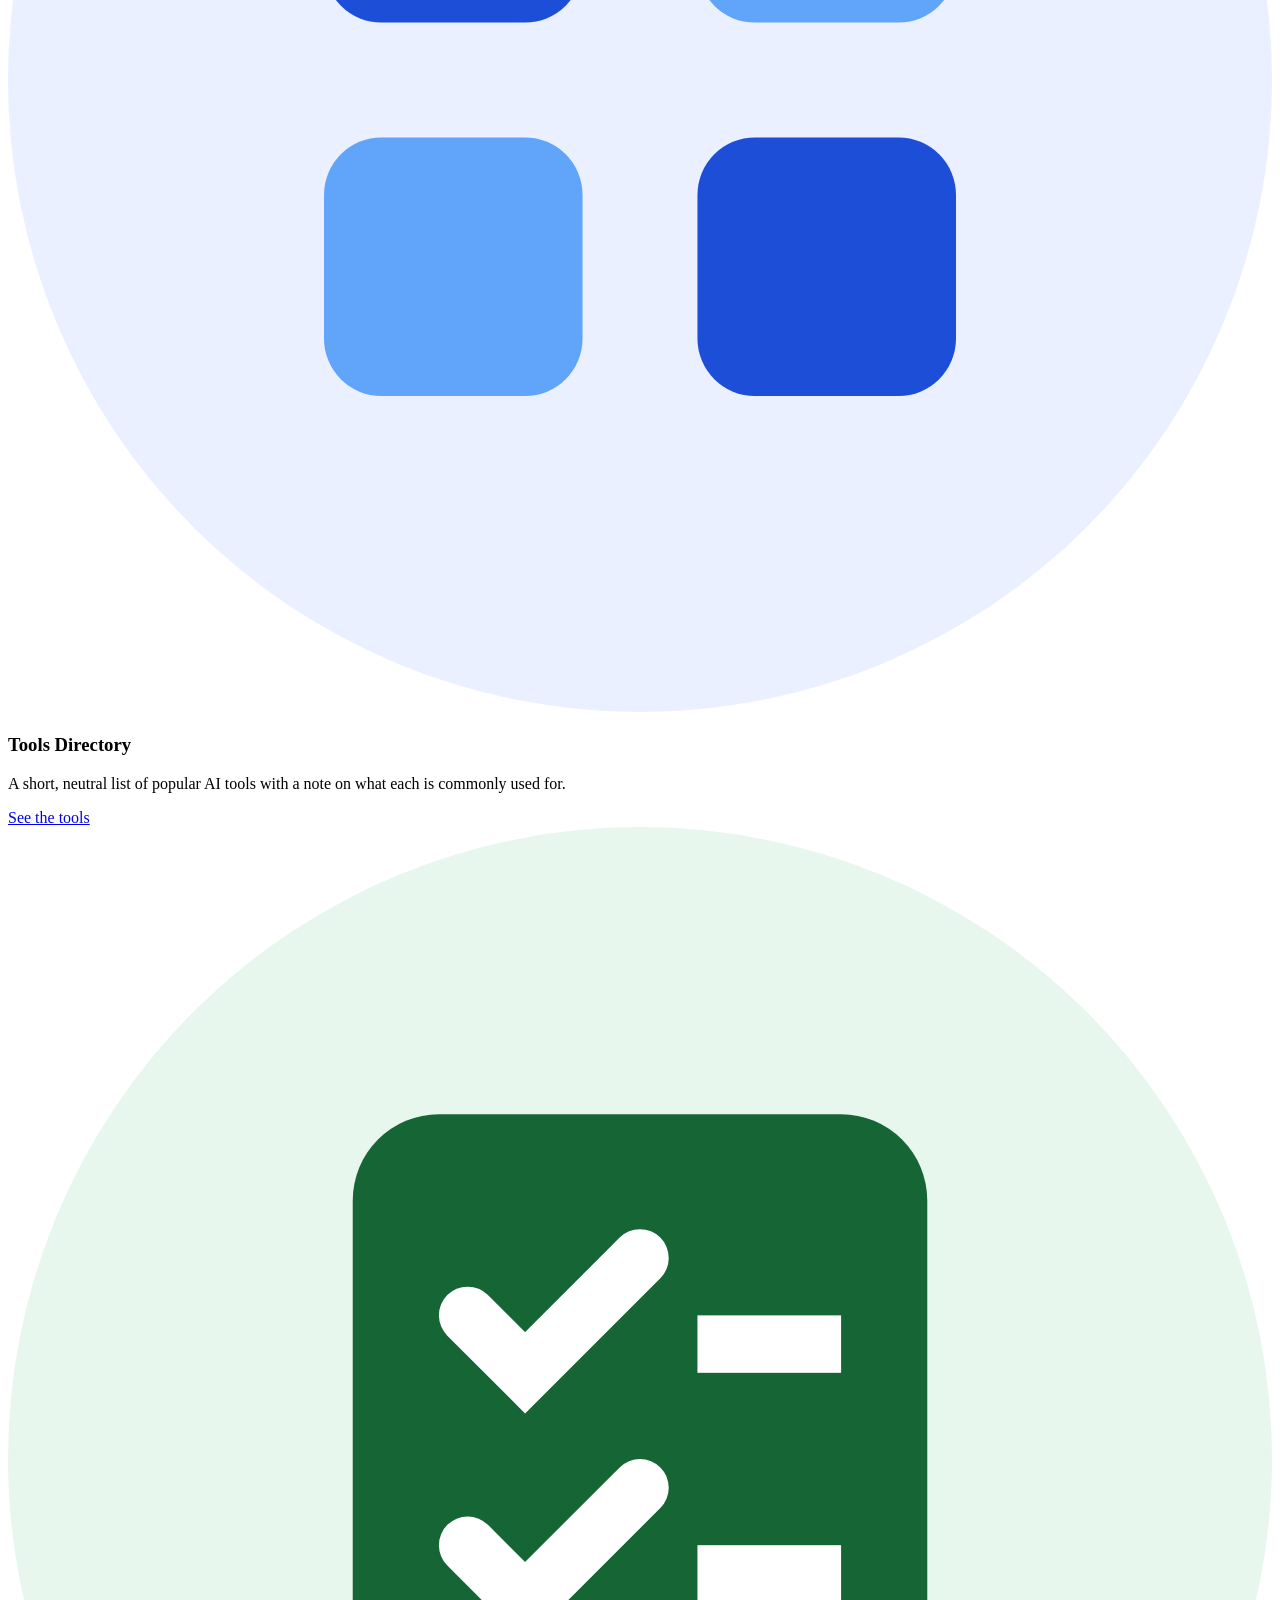
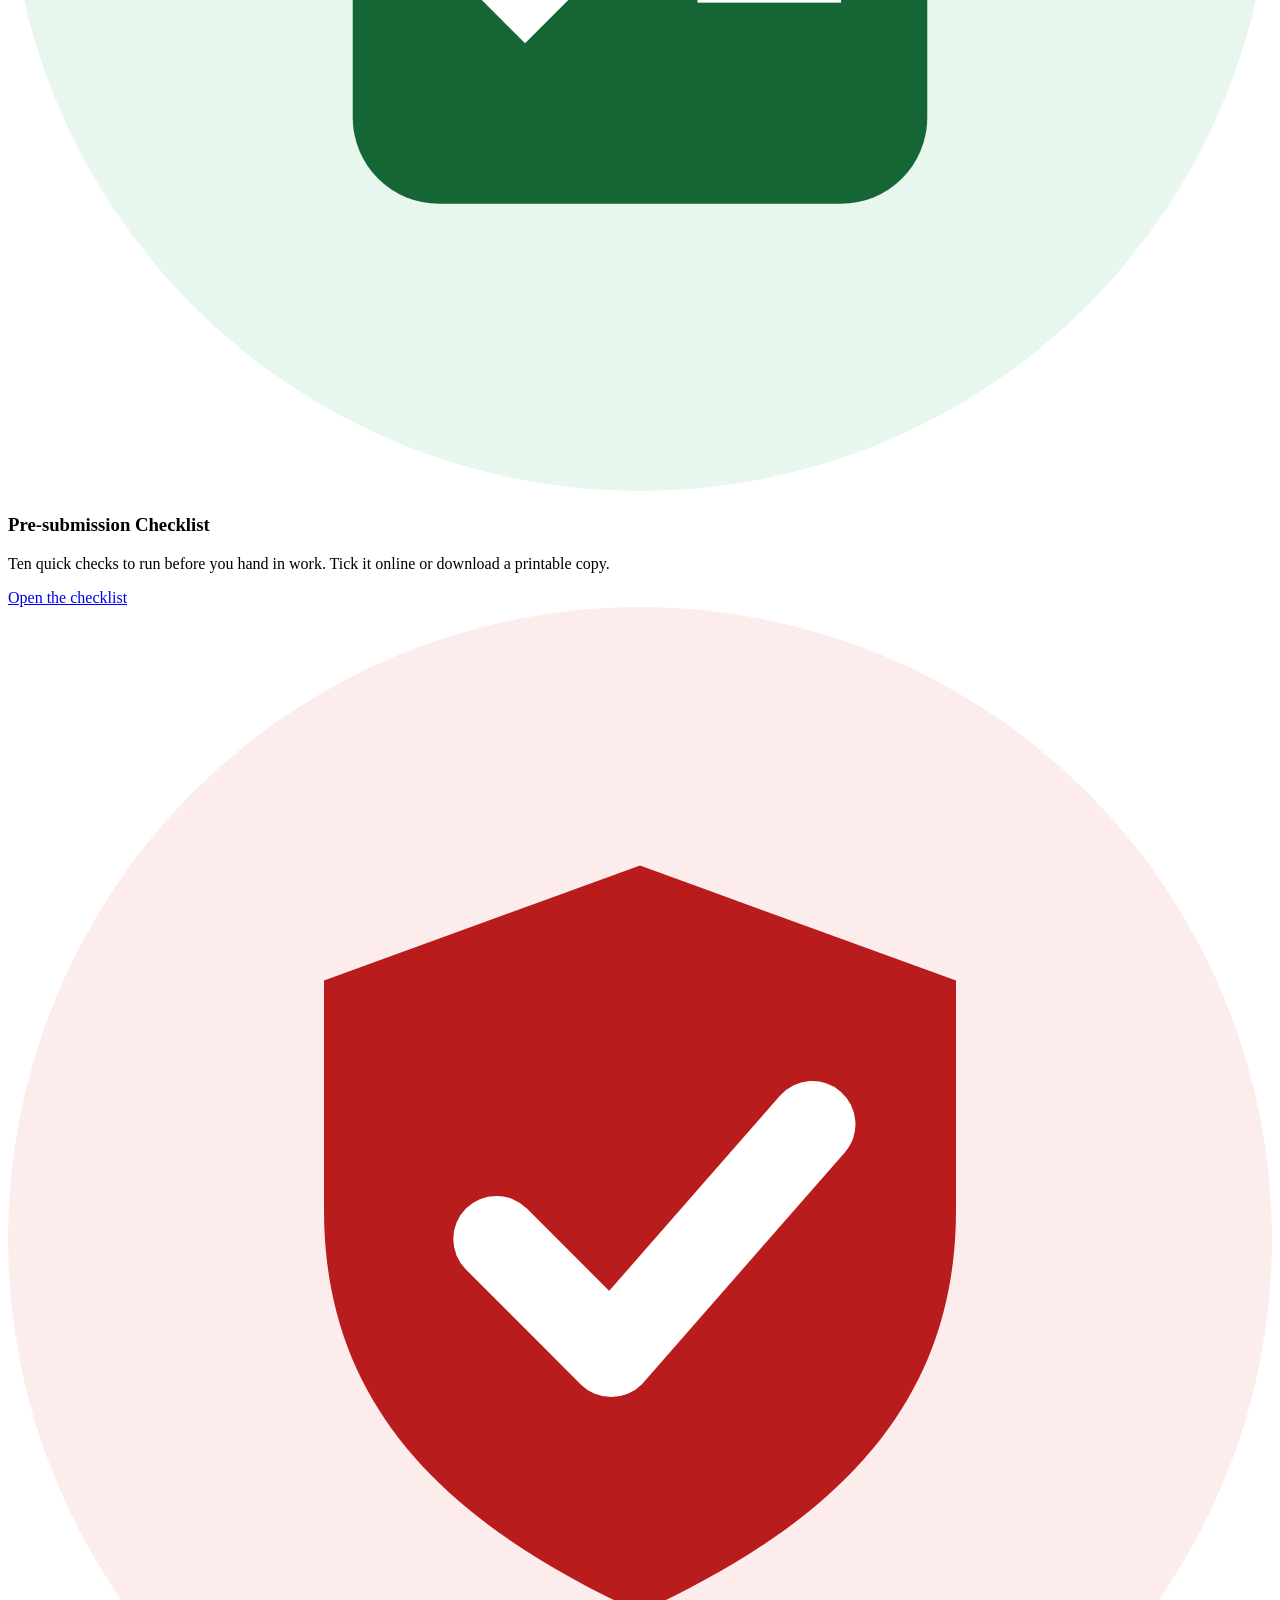
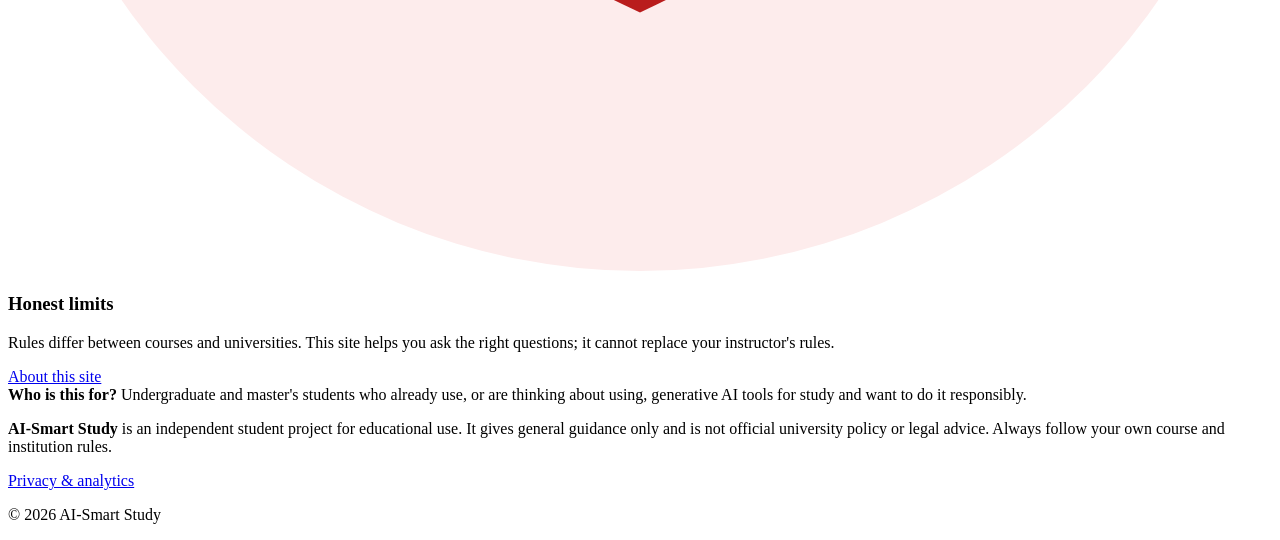
==== commit 72118ed6: "Add files via upload" ====
--- a/index.html
+++ b/index.html
@@ -6,10 +6,10 @@
 <title>AI-Smart Study | Responsible generative-AI guide for university students</title>
 <meta name="description" content="A free guide, prompt builder, quiz and checklist to help university students use generative AI responsibly.">
 <link rel="icon" href="assets/favicon.svg" type="image/svg+xml">
-<link rel="stylesheet" href="style.css">
-<script src="config.js" defer></script>
-<script src="ga.js" defer></script>
-<script src="main.js" defer></script>
+<link rel="stylesheet" href="css/style.css">
+<script src="js/config.js" defer></script>
+<script src="js/ga.js" defer></script>
+<script src="js/main.js" defer></script>
 </head>
 <body>
 <a class="skip-link" href="#main">Skip to main content</a>
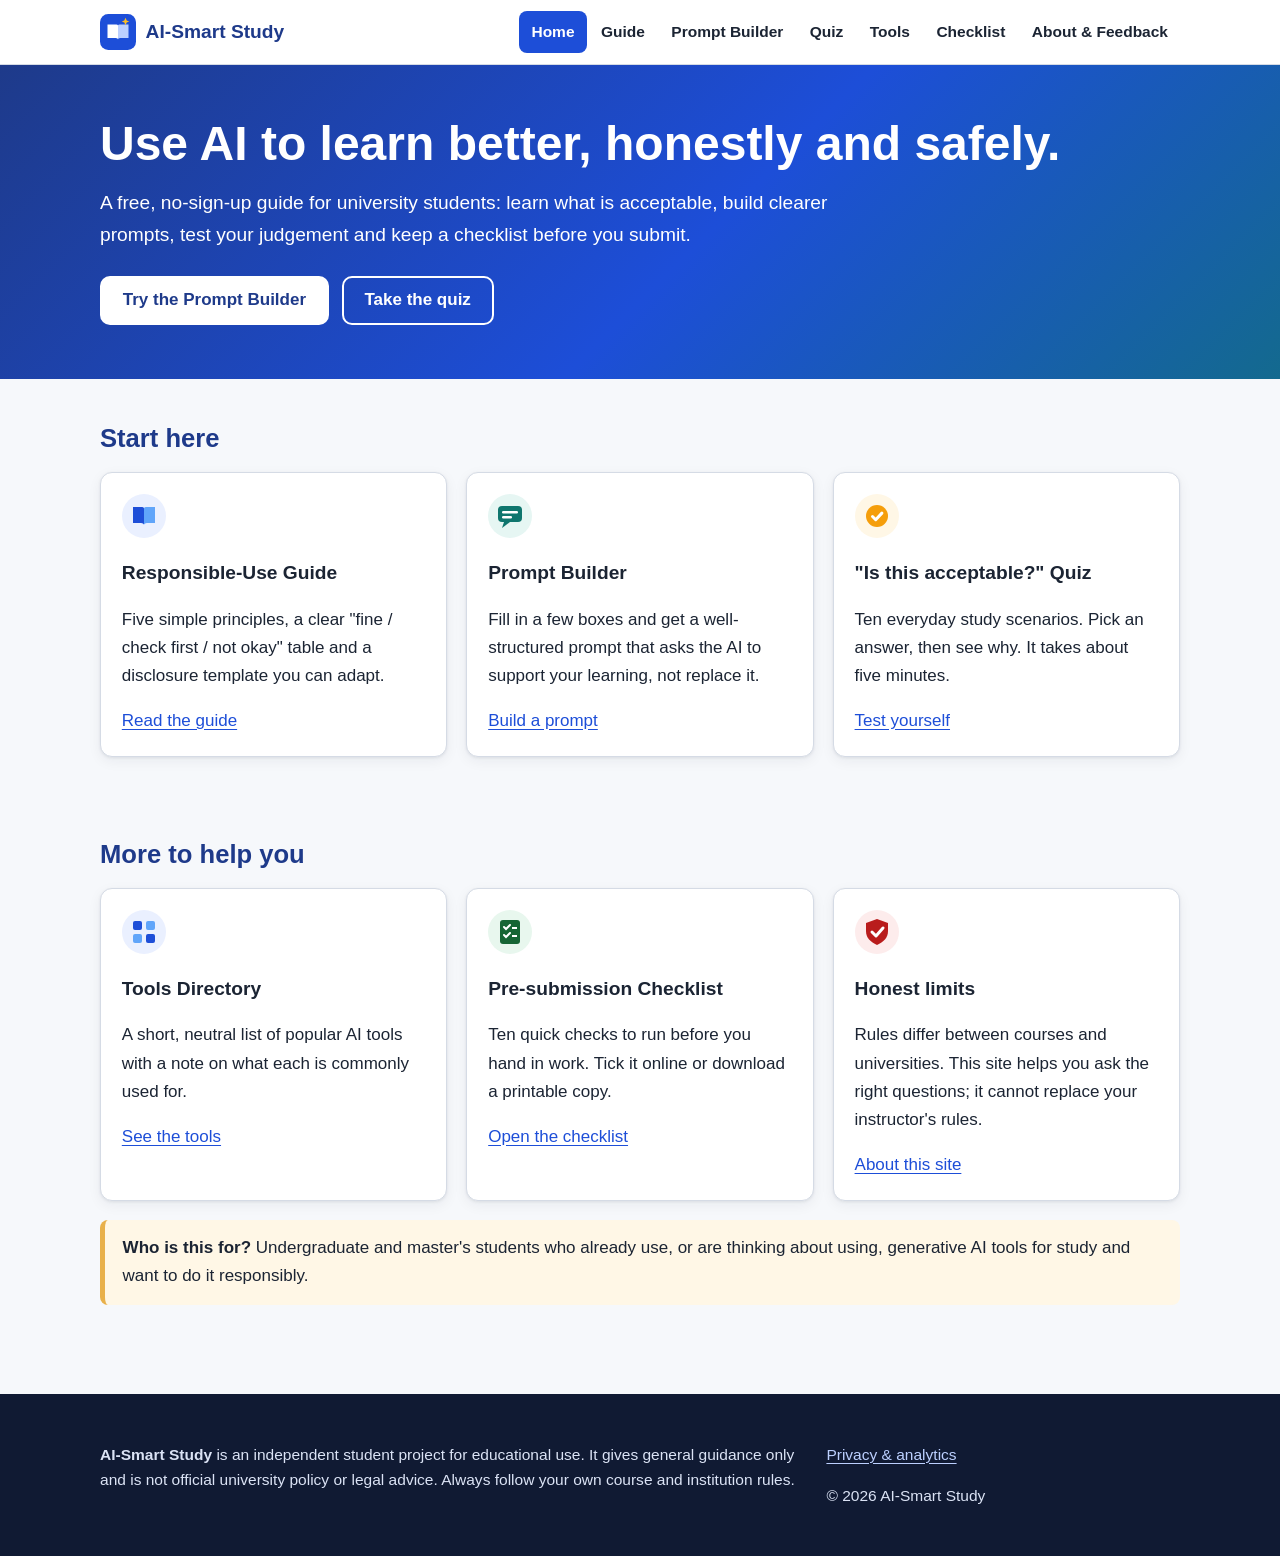
==== commit ebf3ac60: "Update index.html" ====
--- a/index.html
+++ b/index.html
@@ -5,11 +5,11 @@
 <meta name="viewport" content="width=device-width, initial-scale=1">
 <title>AI-Smart Study | Responsible generative-AI guide for university students</title>
 <meta name="description" content="A free guide, prompt builder, quiz and checklist to help university students use generative AI responsibly.">
-<link rel="icon" href="assets/favicon.svg" type="image/svg+xml">
-<link rel="stylesheet" href="css/style.css">
-<script src="js/config.js" defer></script>
-<script src="js/ga.js" defer></script>
-<script src="js/main.js" defer></script>
+<link rel="icon" href="favicon.svg" type="image/svg+xml">
+<link rel="stylesheet" href="style.css">
+<script src="config.js" defer></script>
+<script src="ga.js" defer></script>
+<script src="main.js" defer></script>
 </head>
 <body>
 <a class="skip-link" href="#main">Skip to main content</a>
--- a/style.css
+++ b/style.css
@@ -0,0 +1,328 @@
+/* ==========================================================
+   AI-Smart Study - main stylesheet
+   Mobile-first, system fonts (no external font requests),
+   high-contrast colours, visible focus states.
+   ========================================================== */
+
+:root {
+  --bg: #f6f8fb;
+  --surface: #ffffff;
+  --text: #1b2433;
+  --muted: #4a5568;
+  --primary: #1d4ed8;
+  --primary-dark: #1e3a8a;
+  --accent: #0f766e;
+  --border: #d5dbe5;
+  --soft-blue: #eaf0ff;
+  --soft-green: #e6f6f3;
+  --warn-bg: #fff7e6;
+  --warn-border: #e8b04a;
+  --ok: #166534;
+  --ok-bg: #e8f7ee;
+  --bad: #b91c1c;
+  --bad-bg: #fdecec;
+  --radius: 12px;
+  --shadow: 0 1px 3px rgba(20, 30, 50, 0.08), 0 4px 14px rgba(20, 30, 50, 0.06);
+  --font: "Segoe UI", Roboto, "Helvetica Neue", Arial, sans-serif;
+}
+
+*, *::before, *::after { box-sizing: border-box; }
+
+html { scroll-behavior: smooth; }
+
+body {
+  margin: 0;
+  font-family: var(--font);
+  font-size: 1.0625rem;
+  line-height: 1.65;
+  color: var(--text);
+  background: var(--bg);
+}
+
+img, svg { max-width: 100%; height: auto; }
+
+a { color: var(--primary); text-underline-offset: 3px; }
+a:hover { color: var(--primary-dark); }
+
+:focus-visible {
+  outline: 3px solid #f59e0b;
+  outline-offset: 2px;
+  border-radius: 4px;
+}
+
+.skip-link {
+  position: absolute;
+  left: -999px;
+  top: 8px;
+  background: var(--primary-dark);
+  color: #fff;
+  padding: 0.6rem 1rem;
+  border-radius: 6px;
+  z-index: 1000;
+}
+.skip-link:focus { left: 8px; color: #fff; }
+
+.container { width: min(1080px, 100% - 2rem); margin-inline: auto; }
+
+/* ---------- Header / navigation ---------- */
+.site-header {
+  background: var(--surface);
+  border-bottom: 1px solid var(--border);
+  position: sticky;
+  top: 0;
+  z-index: 50;
+}
+.header-inner {
+  display: flex;
+  align-items: center;
+  justify-content: space-between;
+  gap: 1rem;
+  padding: 0.7rem 0;
+}
+.brand {
+  display: flex;
+  align-items: center;
+  gap: 0.6rem;
+  font-weight: 700;
+  font-size: 1.2rem;
+  color: var(--primary-dark);
+  text-decoration: none;
+}
+.brand svg { width: 36px; height: 36px; flex: none; }
+
+.nav-toggle {
+  display: inline-flex;
+  align-items: center;
+  gap: 0.4rem;
+  background: var(--surface);
+  border: 1px solid var(--border);
+  border-radius: 8px;
+  padding: 0.5rem 0.8rem;
+  font: inherit;
+  font-weight: 600;
+  color: var(--text);
+  cursor: pointer;
+}
+
+.site-nav { display: none; width: 100%; }
+.site-nav.open { display: block; }
+.site-nav ul { list-style: none; margin: 0; padding: 0.4rem 0 0.8rem; }
+.site-nav a {
+  display: block;
+  padding: 0.65rem 0.8rem;
+  border-radius: 8px;
+  text-decoration: none;
+  color: var(--text);
+  font-weight: 600;
+}
+.site-nav a:hover { background: var(--soft-blue); }
+.site-nav a[aria-current="page"] { background: var(--primary); color: #fff; }
+
+.header-inner { flex-wrap: wrap; }
+
+@media (min-width: 900px) {
+  .nav-toggle { display: none; }
+  .site-nav { display: block; width: auto; }
+  .site-nav ul { display: flex; gap: 0.15rem; padding: 0; }
+  .site-nav a { padding: 0.5rem 0.75rem; font-size: 0.97rem; }
+}
+
+/* ---------- Hero ---------- */
+.hero {
+  background: linear-gradient(135deg, #1e3a8a 0%, #1d4ed8 55%, #0f766e 120%);
+  color: #fff;
+  padding: 3.2rem 0 3.4rem;
+}
+.hero h1 { font-size: clamp(1.9rem, 5vw, 3rem); line-height: 1.15; margin: 0 0 1rem; }
+.hero p { font-size: 1.2rem; max-width: 46rem; margin: 0 0 1.6rem; }
+.hero .btn-row { display: flex; flex-wrap: wrap; gap: 0.8rem; }
+
+.page-title {
+  background: var(--soft-blue);
+  border-bottom: 1px solid var(--border);
+  padding: 2rem 0 1.6rem;
+}
+.page-title h1 { margin: 0 0 0.4rem; font-size: clamp(1.7rem, 4vw, 2.3rem); color: var(--primary-dark); }
+.page-title p { margin: 0; color: var(--muted); max-width: 46rem; }
+
+/* ---------- Buttons ---------- */
+.btn {
+  display: inline-block;
+  padding: 0.75rem 1.3rem;
+  border-radius: 10px;
+  border: 2px solid transparent;
+  font: inherit;
+  font-weight: 700;
+  text-decoration: none;
+  cursor: pointer;
+  line-height: 1.2;
+}
+.btn-primary { background: var(--primary); color: #fff; }
+.btn-primary:hover { background: var(--primary-dark); color: #fff; }
+.btn-light { background: #fff; color: var(--primary-dark); }
+.btn-light:hover { background: var(--soft-blue); color: var(--primary-dark); }
+.btn-outline { background: transparent; border-color: var(--primary); color: var(--primary); }
+.btn-outline:hover { background: var(--soft-blue); }
+.btn[disabled], .btn[aria-disabled="true"] { opacity: 0.55; cursor: not-allowed; }
+
+/* ---------- Layout blocks ---------- */
+main { display: block; }
+.section { padding: 2.4rem 0; }
+.section h2 { font-size: 1.6rem; margin: 0 0 0.8rem; color: var(--primary-dark); }
+.section h3 { font-size: 1.2rem; margin: 1.4rem 0 0.4rem; }
+
+.grid { display: grid; gap: 1.2rem; }
+@media (min-width: 700px) { .grid-3 { grid-template-columns: repeat(3, 1fr); } .grid-2 { grid-template-columns: repeat(2, 1fr); } }
+
+.card {
+  background: var(--surface);
+  border: 1px solid var(--border);
+  border-radius: var(--radius);
+  padding: 1.3rem;
+  box-shadow: var(--shadow);
+}
+.card h3 { margin-top: 0; }
+.card .icon { width: 44px; height: 44px; margin-bottom: 0.6rem; }
+.card p:last-child { margin-bottom: 0; }
+
+.notice {
+  background: var(--warn-bg);
+  border-left: 5px solid var(--warn-border);
+  border-radius: 8px;
+  padding: 0.9rem 1.1rem;
+  margin: 1.2rem 0;
+}
+.note-blue {
+  background: var(--soft-blue);
+  border-left: 5px solid var(--primary);
+  border-radius: 8px;
+  padding: 0.9rem 1.1rem;
+  margin: 1.2rem 0;
+}
+
+.toc { background: var(--surface); border: 1px solid var(--border); border-radius: var(--radius); padding: 1rem 1.3rem; }
+.toc ol { margin: 0.4rem 0 0; padding-left: 1.3rem; }
+
+.table-wrap { overflow-x: auto; }
+table.data { width: 100%; border-collapse: collapse; background: var(--surface); }
+table.data th, table.data td { border: 1px solid var(--border); padding: 0.7rem 0.8rem; text-align: left; vertical-align: top; }
+table.data th { background: var(--soft-blue); }
+
+.tag {
+  display: inline-block;
+  font-size: 0.82rem;
+  font-weight: 700;
+  padding: 0.15rem 0.6rem;
+  border-radius: 99px;
+}
+.tag-ok { background: var(--ok-bg); color: var(--ok); }
+.tag-mid { background: var(--warn-bg); color: #8a5a00; border: 1px solid var(--warn-border); }
+.tag-no { background: var(--bad-bg); color: var(--bad); }
+
+blockquote.template {
+  margin: 0.8rem 0;
+  padding: 0.9rem 1.1rem;
+  background: var(--soft-green);
+  border-left: 5px solid var(--accent);
+  border-radius: 8px;
+  font-style: italic;
+}
+
+/* ---------- Forms ---------- */
+.form-grid { display: grid; gap: 1rem; }
+@media (min-width: 700px) { .form-grid.two { grid-template-columns: 1fr 1fr; } }
+label { display: block; font-weight: 700; margin-bottom: 0.25rem; }
+.hint { font-weight: 400; color: var(--muted); font-size: 0.93rem; }
+input[type="text"], select, textarea {
+  width: 100%;
+  font: inherit;
+  padding: 0.65rem 0.75rem;
+  border: 1.5px solid #8a94a6;
+  border-radius: 8px;
+  background: #fff;
+  color: var(--text);
+}
+textarea { min-height: 6rem; resize: vertical; }
+textarea.output { min-height: 15rem; background: #f3f6fb; font-family: Consolas, "Courier New", monospace; font-size: 0.97rem; }
+
+.status { min-height: 1.5rem; font-weight: 600; color: var(--ok); margin: 0.5rem 0 0; }
+
+/* ---------- Quiz ---------- */
+.quiz-box { background: var(--surface); border: 1px solid var(--border); border-radius: var(--radius); padding: 1.4rem; box-shadow: var(--shadow); }
+.quiz-progress { font-weight: 700; color: var(--muted); margin: 0 0 0.6rem; }
+.progress-bar { height: 8px; background: #e2e8f0; border-radius: 99px; overflow: hidden; margin-bottom: 1.1rem; }
+.progress-bar span { display: block; height: 100%; background: var(--accent); width: 0; transition: width 0.25s; }
+fieldset { border: 0; margin: 0; padding: 0; }
+legend { font-size: 1.15rem; font-weight: 700; margin-bottom: 0.8rem; padding: 0; }
+.choice {
+  display: flex;
+  gap: 0.7rem;
+  align-items: flex-start;
+  padding: 0.75rem 0.9rem;
+  border: 1.5px solid var(--border);
+  border-radius: 10px;
+  margin-bottom: 0.6rem;
+  cursor: pointer;
+  background: #fff;
+}
+.choice:hover { border-color: var(--primary); }
+.choice input { margin-top: 0.3rem; width: 1.1rem; height: 1.1rem; flex: none; }
+.choice.correct { border-color: var(--ok); background: var(--ok-bg); }
+.choice.wrong { border-color: var(--bad); background: var(--bad-bg); }
+.feedback { margin: 1rem 0; padding: 0.9rem 1rem; border-radius: 8px; }
+.feedback.good { background: var(--ok-bg); border-left: 5px solid var(--ok); }
+.feedback.bad { background: var(--bad-bg); border-left: 5px solid var(--bad); }
+.quiz-actions { display: flex; flex-wrap: wrap; gap: 0.7rem; margin-top: 0.8rem; }
+.score { font-size: 2.4rem; font-weight: 800; color: var(--primary-dark); margin: 0; }
+
+/* ---------- Checklist ---------- */
+.check-list { list-style: none; margin: 0; padding: 0; }
+.check-list li { margin-bottom: 0.6rem; }
+.check-list label {
+  display: flex; gap: 0.7rem; align-items: flex-start;
+  font-weight: 500;
+  background: var(--surface);
+  border: 1.5px solid var(--border);
+  border-radius: 10px;
+  padding: 0.75rem 0.9rem;
+  cursor: pointer;
+}
+.check-list input { margin-top: 0.3rem; width: 1.15rem; height: 1.15rem; flex: none; }
+
+/* ---------- Tools directory ---------- */
+.tool-card h3 { margin-bottom: 0.2rem; }
+.tool-meta { color: var(--muted); font-size: 0.95rem; margin: 0 0 0.6rem; }
+
+/* ---------- Feedback ---------- */
+.rating-row { display: flex; flex-wrap: wrap; gap: 0.7rem; }
+
+/* ---------- Footer ---------- */
+.site-footer { background: #101a33; color: #dbe3f5; margin-top: 2rem; padding: 2rem 0; font-size: 0.97rem; }
+.site-footer a { color: #bcd0ff; }
+.site-footer .footer-grid { display: grid; gap: 1.2rem; }
+@media (min-width: 700px) { .site-footer .footer-grid { grid-template-columns: 2fr 1fr; } }
+.linklike { background: none; border: 0; padding: 0; font: inherit; color: #bcd0ff; text-decoration: underline; cursor: pointer; }
+
+/* ---------- Consent banner ---------- */
+.consent-banner {
+  position: fixed;
+  left: 0; right: 0; bottom: 0;
+  background: #fff;
+  border-top: 3px solid var(--primary);
+  box-shadow: 0 -4px 18px rgba(0, 0, 0, 0.15);
+  padding: 1rem;
+  z-index: 200;
+}
+.consent-banner .inner { width: min(1080px, 100%); margin-inline: auto; display: flex; flex-wrap: wrap; gap: 0.8rem 1.2rem; align-items: center; justify-content: space-between; }
+.consent-banner p { margin: 0; flex: 1 1 380px; font-size: 0.97rem; }
+.consent-banner .btns { display: flex; gap: 0.6rem; }
+
+@media (prefers-reduced-motion: reduce) {
+  html { scroll-behavior: auto; }
+  .progress-bar span { transition: none; }
+}
+
+@media print {
+  .site-header, .site-footer, .consent-banner, .btn { display: none !important; }
+  body { background: #fff; }
+}
